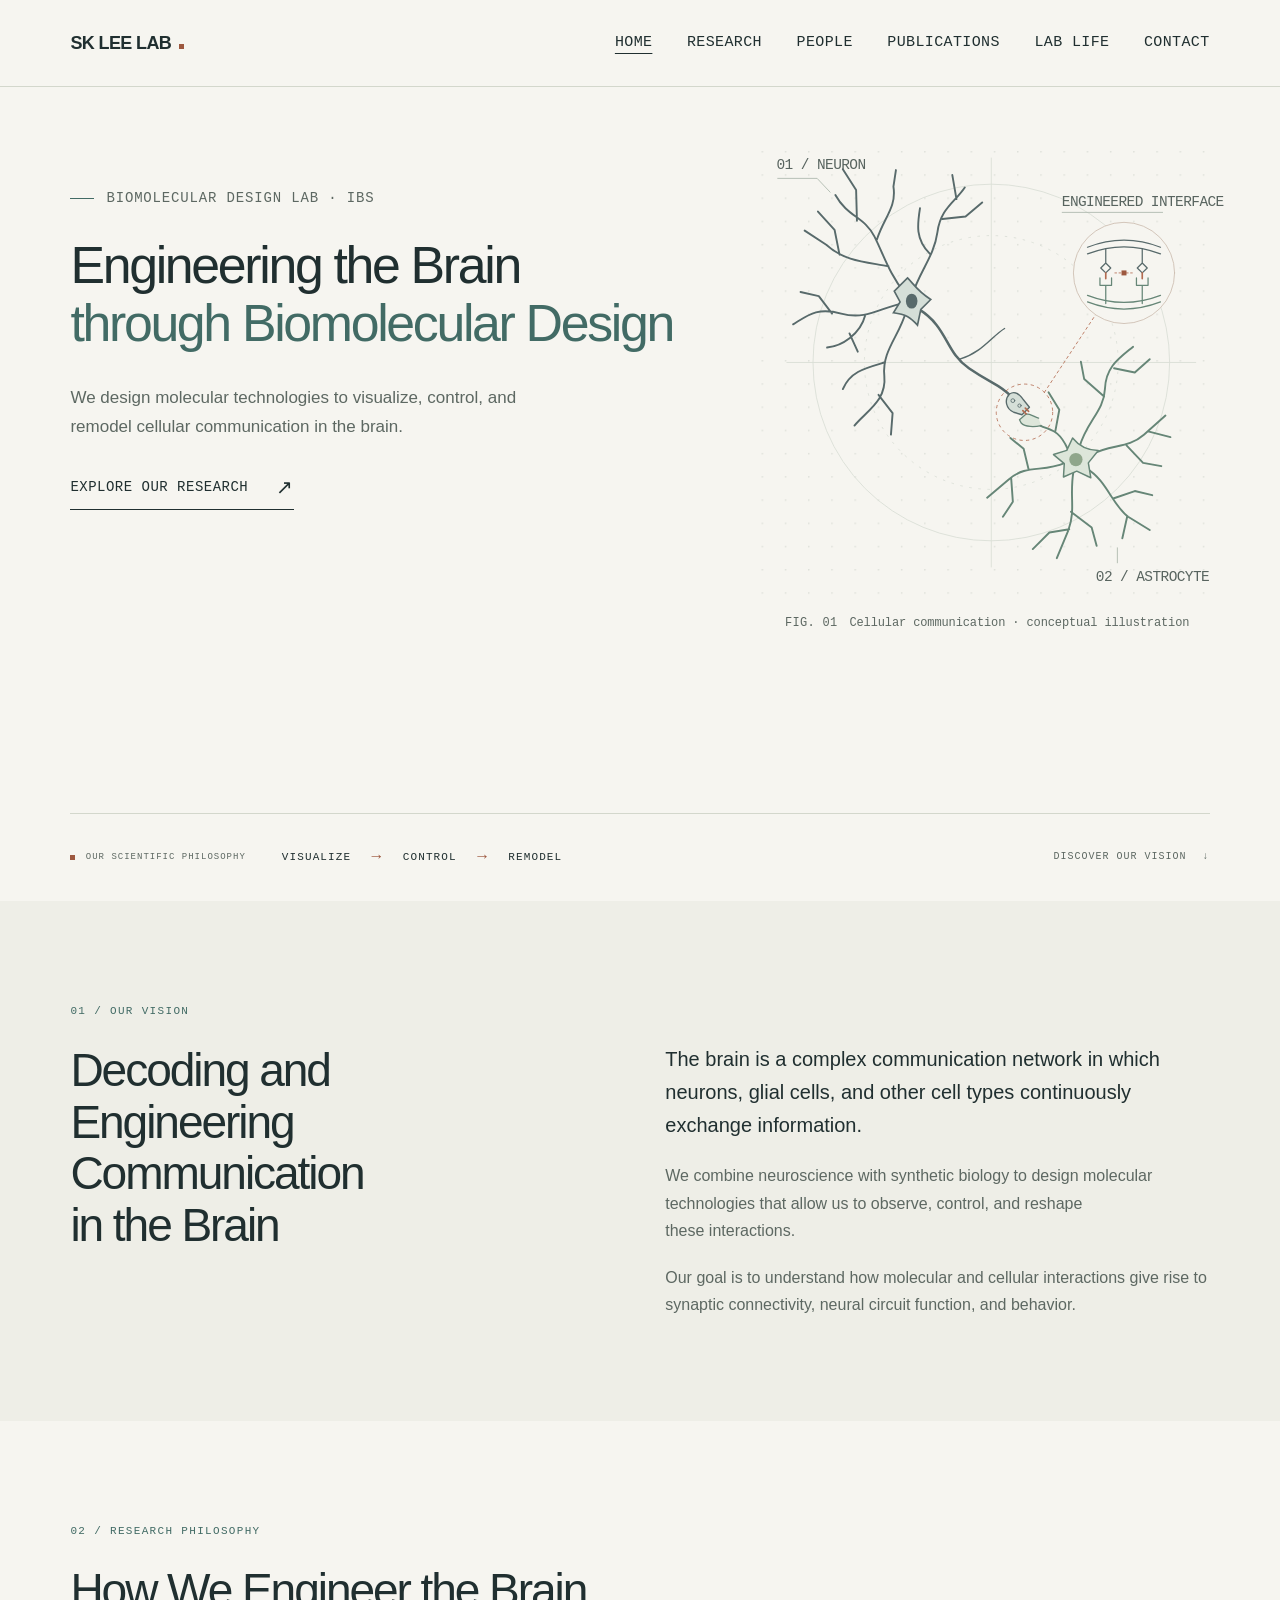
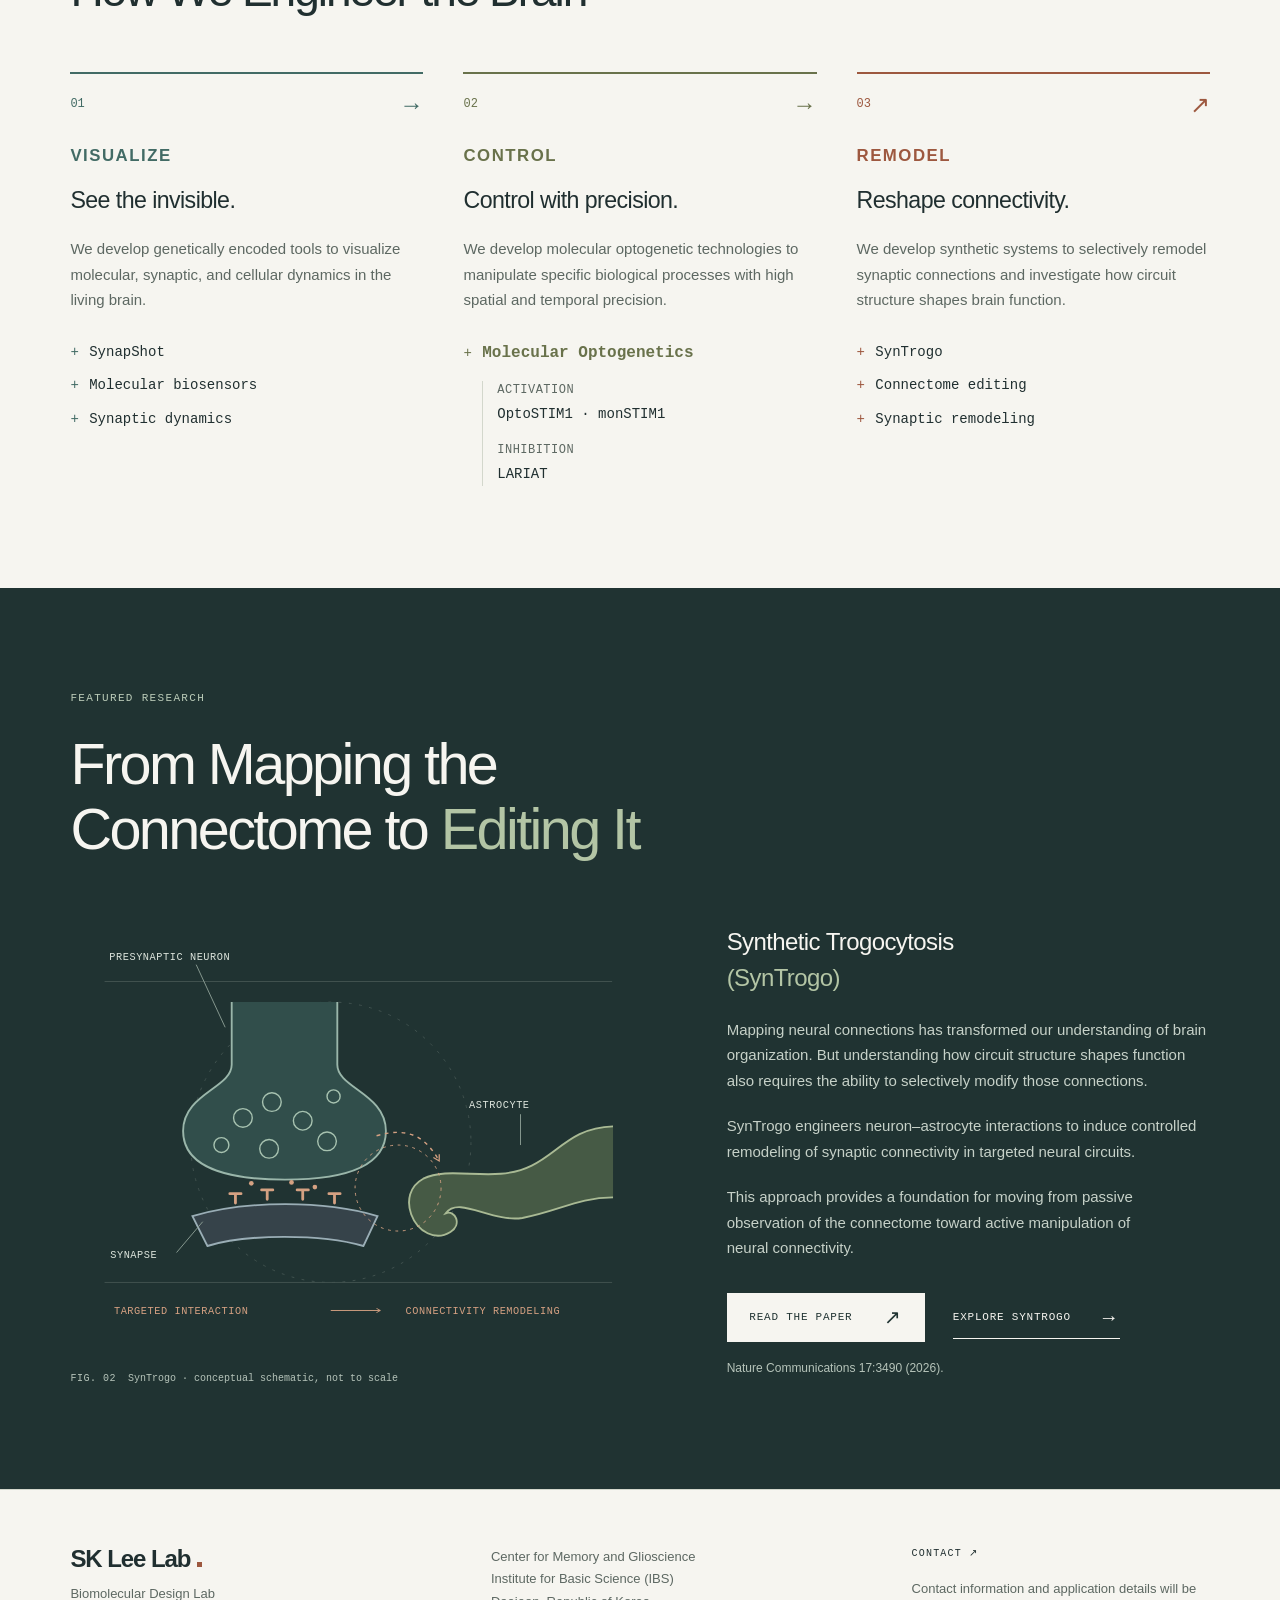
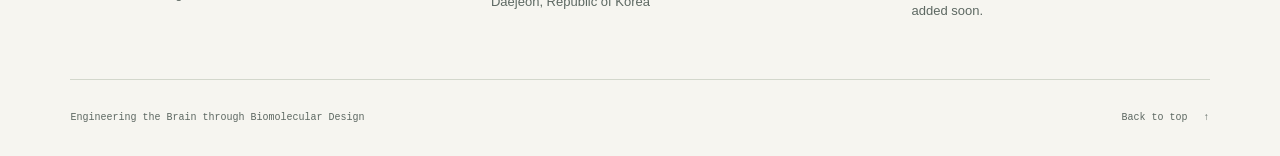
==== index.html @ 35804471 "Refresh cached website styles and script on publication" ====
<!doctype html>
<html lang="en">
  <head>
    <meta charset="utf-8">
    <meta name="viewport" content="width=device-width, initial-scale=1">
    <meta name="description" content="SK Lee Lab — Biomolecular Design Lab at IBS. We design molecular technologies to visualize, control, and remodel cellular communication in the brain.">
    <meta name="theme-color" content="#f6f5f0">
    <title>SK Lee Lab | Biomolecular Design Lab</title>
    <link rel="stylesheet" href="css/style.css?v=20261028">
  </head>
  <body id="top">
    <a class="skip-link" href="#main-content">Skip to content</a>
    <header class="site-header">
      <div class="container header-inner">
        <a class="wordmark" href="index.html" aria-label="SK Lee Lab home">SK LEE LAB<span class="brand-dot" aria-hidden="true"></span></a>
        <nav aria-label="Main navigation">
          <ul class="nav-list">
            <li><a href="index.html" aria-current="page">Home</a></li>
            <li><a href="research.html">Research</a></li>
            <li><a href="people.html">People</a></li>
            <li><a href="publications.html">Publications</a></li>
            <li><a href="lab-life.html">Lab Life</a></li>
            <li><a href="contact.html">Contact</a></li>
          </ul>
        </nav>
      </div>
    </header>

    <main id="main-content" tabindex="-1">
      <section class="hero container" id="home" aria-labelledby="hero-title">
        <div class="hero-layout">
          <div class="hero-copy">
            <p class="eyebrow"><span class="tiny-line" aria-hidden="true"></span>Biomolecular Design Lab · IBS</p>
            <h1 id="hero-title"><span class="headline-primary">Engineering the Brain</span> <span class="headline-secondary">through Biomolecular Design</span></h1>
            <p class="hero-description">We design molecular technologies to visualize, control, and remodel cellular communication in the brain.</p>
            <a class="text-link" href="research.html">Explore our research <span aria-hidden="true">↗</span></a>
          </div>
          <!-- Temporary original artwork; replace with a laboratory scientific figure. -->
          <figure class="hero-figure">
            <svg class="network-art" viewBox="0 0 600 640" role="img" aria-labelledby="network-title network-desc">
              <title id="network-title">A conversation between cells</title>
              <desc id="network-desc">An abstract neuron and astrocyte with branching processes. A synaptic terminal faces an astrocyte process, with a magnified view of complementary molecular components bridging the two cell surfaces to suggest an engineered communication interface. Conceptual artwork, not experimental data.</desc>
              <defs>
                <pattern id="dot-grid" width="28" height="28" patternUnits="userSpaceOnUse"><circle cx="1" cy="1" r="0.8" fill="#c5cbc3"/></pattern>
              </defs>
              <rect x="20" y="35" width="560" height="560" fill="url(#dot-grid)"/>
              <g fill="none" stroke="#d9ddd5" stroke-width="1">
                <circle cx="305" cy="311" r="215"/><circle cx="305" cy="311" r="153" stroke-dasharray="3 8"/><path d="M305 64v494M58 311h494"/>
              </g>
              <!-- Neuronal arbor. -->
              <g fill="none" stroke="#586a6b" stroke-linecap="round" stroke-linejoin="round">
                <g stroke-width="2.3">
                  <path d="M201 228C182 204 176 183 164 159S132 136 117 109M181 195C156 190 129 190 106 169L80 152M167 163C175 137 191 124 187 99L190 79M143 140L142 103 126 78M122 181L116 151 96 129"/>
                  <path d="M209 231C219 200 236 183 240 154S261 118 273 100M231 180C213 162 216 144 219 125M246 138L274 135 294 118M263 114L258 85"/>
                  <path d="M196 240C170 246 153 260 124 252S84 254 66 265M153 254C147 277 125 291 107 293M113 252L97 231 75 226M134 276L144 298"/>
                  <path d="M202 250C194 279 173 297 176 327S155 369 140 387M176 311C152 318 135 322 126 343M169 350L186 372 184 398"/>
                </g>
                <path d="M218 247C253 269 249 298 278 318S315 337 329 352" stroke-width="3"/><path d="M267 307C294 299 306 279 321 270" stroke-width="1.7"/>
              </g>
              <path d="M204 209C211 216 216 225 232 235L220 247 216 266C207 256 202 253 187 251L195 238 188 225Z" fill="#d5dfd8" stroke="#586a6b" stroke-width="2"/>
              <ellipse cx="209" cy="237" rx="7" ry="9" fill="#586a6b"/>
              <!-- Astrocytic processes. -->
              <g fill="none" stroke="#668677" stroke-linecap="round" stroke-linejoin="round">
                <g stroke-width="2.3">
                  <path d="M411 414C419 383 441 370 442 343S459 306 476 292M441 352L417 331 413 310M453 318L478 323 496 307"/>
                  <path d="M423 423C452 408 468 416 489 398L515 375M468 411L488 432 510 436M494 394L521 401"/>
                  <path d="M420 439C444 453 451 483 470 497L496 513M452 475L478 466 499 471M469 496L463 523"/>
                  <path d="M404 443C399 472 407 488 398 513L384 547M401 491L426 510 432 532M399 512L375 516 355 536"/>
                  <path d="M394 432C366 444 348 433 326 452L300 474M350 440L344 415 328 402M329 451L331 479 319 497"/>
                  <path d="M397 415C386 391 376 393 364 387M382 395L387 368 374 347"/>
                </g>
                <path d="M403 402Q415 417 434 417L422 432 425 450 408 442 392 449 393 433 380 422 396 417Z" fill="#dde6da" stroke-width="1.8"/>
                <circle cx="407" cy="428" r="8" fill="#8fa68b" stroke="none"/>
              </g>
              <!-- Abstract synaptic terminal and astrocyte interface; not a specific technology. -->
              <g stroke-linecap="round" stroke-linejoin="round">
                <circle cx="345" cy="371" r="34" fill="none" stroke="#b36b50" stroke-dasharray="3 5"/>
                <path d="M327 349c-7 7-4 18 5 22l10 3 9-9-8-10c-5-7-10-10-16-6Z" fill="#d5dfd8" stroke="#586a6b" stroke-width="1.6"/>
                <circle cx="331" cy="357" r="2.3" fill="none" stroke="#586a6b"/><circle cx="339" cy="363" r="2" fill="none" stroke="#586a6b"/>
                <path d="M365 387c-8 2-19 2-24-3l-2-4 8-7c6 0 10 4 15 5" fill="#dde6da" stroke="#668677" stroke-width="1.6"/>
                <path d="M343 369l4 4m-1-7 4 4" fill="none" stroke="#b36b50" stroke-width="2"/>
                <path d="M369 347L431 253" fill="none" stroke="#b36b50" stroke-width="1" stroke-dasharray="3 4"/>
                <!-- Facing cell surfaces and complementary engineered binding elements. -->
                <circle cx="465" cy="203" r="61" fill="#f6f5f0" stroke="#cbbcae"/>
                <path d="M421 172q44-17 88 0M421 180q44-17 88 0" fill="none" stroke="#586a6b" stroke-width="1.5"/>
                <path d="M421 230q44 17 88 0M421 238q44 17 88 0" fill="none" stroke="#668677" stroke-width="1.5"/>
                <g fill="none" stroke="#586a6b" stroke-width="1.5">
                  <path d="M443 174v17l6 6-6 6-6-6 6-6M487 174v17l6 6-6 6-6-6 6-6"/>
                </g>
                <g fill="none" stroke="#668677" stroke-width="1.5">
                  <path d="M443 240v-22m-7-9v9h14v-9M487 240v-22m-7-9v9h14v-9"/>
                </g>
                <path d="M443 203v7M487 203v7" fill="none" stroke="#b36b50" stroke-width="2"/>
                <path d="M454 203h8m6 0h8" fill="none" stroke="#b36b50" stroke-width="1" stroke-dasharray="2 3"/>
                <rect class="interface-mark" x="462" y="200" width="6" height="6"/>
              </g>
              <g class="art-label" fill="#58645f"><text x="46" y="78">01 / NEURON</text><text x="431" y="574">02 / ASTROCYTE</text><text x="390" y="122">ENGINEERED INTERFACE</text></g>
              <g stroke="#aab6aa" fill="none" stroke-width="1"><path d="M47 89h48l16 17M457 553v-19M390 130h122"/></g>
            </svg>
            <figcaption><span class="figure-index">FIG. 01</span> Cellular communication · conceptual illustration</figcaption>
          </figure>
        </div>
        <div class="hero-bottom">
          <div class="hero-philosophy">
            <p class="philosophy-label"><span class="brand-dot" aria-hidden="true"></span>Our scientific philosophy</p>
            <p class="philosophy-sequence"><span>Visualize</span><span class="sequence-arrow" aria-hidden="true">→</span><span>Control</span><span class="sequence-arrow" aria-hidden="true">→</span><span>Remodel</span></p>
          </div>
          <a href="#vision">Discover our vision <span aria-hidden="true">↓</span></a>
        </div>
      </section>

      <section class="section vision-section" id="vision" aria-labelledby="vision-title">
        <div class="container editorial-grid">
          <div><p class="eyebrow section-label">01 / Our vision</p><h2 id="vision-title">Decoding and Engineering Communication in the Brain</h2></div>
          <div class="prose vision-copy">
            <p class="lead">The brain is a complex communication network in which neurons, glial cells, and other cell types continuously exchange information.</p>
            <p>We combine neuroscience with synthetic biology to design molecular technologies that allow us to observe, control, and reshape these interactions.</p>
            <p>Our goal is to understand how molecular and cellular interactions give rise to synaptic connectivity, neural circuit function, and behavior.</p>
          </div>
        </div>
      </section>

      <section class="section research-section container" id="research" aria-labelledby="research-title">
        <p class="eyebrow section-label">02 / Research philosophy</p><h2 id="research-title">How We Engineer the Brain</h2>
        <ol class="philosophy-list">
          <li class="philosophy-item visualize">
            <div class="concept-top"><span class="concept-number">01</span><span class="progress-arrow" aria-hidden="true">→</span></div>
            <h3>Visualize</h3><p class="concept-claim">See the invisible.</p>
            <p>We develop genetically encoded tools to visualize molecular, synaptic, and cellular dynamics in the living brain.</p>
            <ul class="example-list" aria-label="Visualize research areas"><li>SynapShot</li><li>Molecular biosensors</li><li>Synaptic dynamics</li></ul>
          </li>
          <li class="philosophy-item control">
            <div class="concept-top"><span class="concept-number">02</span><span class="progress-arrow" aria-hidden="true">→</span></div>
            <h3>Control</h3><p class="concept-claim">Control with precision.</p>
            <p>We develop molecular optogenetic technologies to manipulate specific biological processes with high spatial and temporal precision.</p>
            <ul class="example-list" aria-label="Control research area">
              <li>
                <div>
                  <h4 class="research-category">Molecular Optogenetics</h4>
                  <dl class="research-subcategories">
                    <div><dt>Activation</dt><dd>OptoSTIM1 · monSTIM1</dd></div>
                    <div><dt>Inhibition</dt><dd>LARIAT</dd></div>
                  </dl>
                </div>
              </li>
            </ul>
          </li>
          <li class="philosophy-item remodel">
            <div class="concept-top"><span class="concept-number">03</span><span class="concept-end" aria-hidden="true">↗</span></div>
            <h3>Remodel</h3><p class="concept-claim">Reshape connectivity.</p>
            <p>We develop synthetic systems to selectively remodel synaptic connections and investigate how circuit structure shapes brain function.</p>
            <ul class="example-list" aria-label="Remodel research areas"><li>SynTrogo</li><li>Connectome editing</li><li>Synaptic remodeling</li></ul>
          </li>
        </ol>
      </section>

      <section class="section featured-section" id="featured" aria-labelledby="featured-title">
        <div class="container">
          <p class="eyebrow section-label">Featured research</p><h2 id="featured-title">From Mapping the<br>Connectome to <span>Editing It</span></h2>
          <div class="featured-grid">
            <!-- Temporary explanatory schematic, not an experimental figure. -->
            <figure class="synapse-figure">
              <svg viewBox="0 0 620 460" role="img" aria-labelledby="synapse-title synapse-desc">
                <title id="synapse-title">SynTrogo: engineered neuron–astrocyte interaction</title>
                <desc id="synapse-desc">A conceptual presynaptic terminal containing vesicles faces a postsynaptic structure. An astrocyte process approaches the synapse, with arrows indicating targeted interaction and remodeling. Not to scale.</desc>
                <defs><marker id="schematic-arrow" viewBox="0 0 10 10" refX="8" refY="5" markerWidth="6" markerHeight="6" orient="auto-start-reverse"><path d="M1 1l7 4-7 4" fill="none" stroke="#d5a182" stroke-width="1.5"/></marker></defs>
                <g stroke="#435451" fill="none" stroke-width="1"><path d="M37 69H580M37 391H580"/><circle cx="279" cy="241" r="150" stroke-dasharray="3 8"/></g>
                <path d="M173 91v67c0 25-52 31-52 71 0 43 58 52 109 52s108-9 108-52c0-40-52-46-52-71V91" fill="#314e4b" stroke="#9ab6aa" stroke-width="2"/>
                <g fill="none" stroke="#a7c2b0" stroke-width="1.5"><circle cx="185" cy="215" r="10"/><circle cx="216" cy="198" r="10"/><circle cx="249" cy="218" r="10"/><circle cx="275" cy="240" r="10"/><circle cx="213" cy="248" r="10"/><circle cx="162" cy="244" r="8"/><circle cx="282" cy="192" r="7"/></g>
                <path d="M131 320c58-17 141-17 198 0l-15 32c-45-13-125-13-167 0Z" fill="#36434a" stroke="#9aaeb6" stroke-width="2"/>
                <g stroke="#d5a182" stroke-width="3" stroke-linecap="round"><path d="M177 306v-10m-6 0h12M211 302v-10m-6 0h12M249 302v-10m-6 0h12M283 306v-10m-6 0h12"/></g>
                <g fill="#d5a182"><circle cx="194" cy="285" r="2.5"/><circle cx="237" cy="284" r="2.5"/><circle cx="262" cy="289" r="2.5"/></g>
                <path d="M581 224c-44 1-59 29-87 42-40 20-86-1-116 14-15 8-18 24-13 38 7 19 26 29 42 19 13-8 5-24-5-20 14-19 49 10 82 5 38-7 60-22 97-22" fill="#465a45" stroke="#a9ba94" stroke-width="2"/>
                <path d="M328 234c35-10 53 2 67 27" stroke="#d5a182" stroke-width="1.5" stroke-dasharray="4 5" fill="none" marker-end="url(#schematic-arrow)"/>
                <circle cx="351" cy="290" r="46" fill="none" stroke="#d5a182" stroke-width="1" stroke-dasharray="3 5"/>
                <g class="schematic-label" fill="#dde5dd"><text x="42" y="46">PRESYNAPTIC NEURON</text><text x="427" y="204">ASTROCYTE</text><text x="43" y="365">SYNAPSE</text></g>
                <g stroke="#8c9e94" fill="none"><path d="M135 51l31 67M482 211v33M114 359l28-33"/></g>
                <g class="schematic-label" fill="#d5a182"><text x="47" y="425">TARGETED INTERACTION</text><text x="359" y="425">CONNECTIVITY REMODELING</text></g>
                <path d="M279 421h53" stroke="#d5a182" marker-end="url(#schematic-arrow)"/>
              </svg>
              <figcaption><span class="figure-index">FIG. 02</span> SynTrogo · conceptual schematic, not to scale</figcaption>
            </figure>
            <div class="featured-copy prose">
              <h3>Synthetic Trogocytosis <span>(SynTrogo)</span></h3>
              <p>Mapping neural connections has transformed our understanding of brain organization. But understanding how circuit structure shapes function also requires the ability to selectively modify those connections.</p>
              <p>SynTrogo engineers neuron–astrocyte interactions to induce controlled remodeling of synaptic connectivity in targeted neural circuits.</p>
              <p>This approach provides a foundation for moving from passive observation of the connectome toward active manipulation of neural connectivity.</p>
              <div class="button-row"><a class="button button-light" href="publications.html#publication-syntrogo">Read the paper <span aria-hidden="true">↗</span></a><a class="text-link" href="research.html#technology-syntrogo">Explore SynTrogo <span aria-hidden="true">→</span></a></div>
              <p class="link-note">Nature Communications 17:3490 (2026).</p>
            </div>
          </div>
        </div>
      </section>
    </main>

    <footer class="site-footer" id="site-footer" aria-labelledby="footer-title">
      <div class="container footer-grid">
        <div><h2 id="footer-title">SK Lee Lab<span class="brand-dot" aria-hidden="true"></span></h2><p>Biomolecular Design Lab</p></div>
        <address>Center for Memory and Glioscience<br>Institute for Basic Science (IBS)<br>Daejeon, Republic of Korea</address>
        <div class="footer-contact"><p class="eyebrow"><a href="contact.html">Contact <span aria-hidden="true">↗</span></a></p><p>Contact information and application details will be added soon.</p></div>
      </div>
      <div class="container footer-bottom"><p>Engineering the Brain through Biomolecular Design</p><a href="#top">Back to top <span aria-hidden="true">↑</span></a></div>
    </footer>
  </body>
</html>
---- css/style.css ----
/* 1. Design tokens and document defaults */
:root {
  color-scheme: light;
  --paper: #f6f5f0;
  --paper-deep: #eeeee7;
  --ink: #202f30;
  --muted: #5d6862;
  --line: #d3d7cc;
  --teal: #426b65;
  --clay: #9d583f;
  --lab-mark-size: 5px;
  --olive: #69724b;
  --dark: #203332;
  --font-sans: "Segoe UI", -apple-system, BlinkMacSystemFont, Arial, sans-serif;
  --font-mono: "SFMono-Regular", Consolas, "Liberation Mono", monospace;
  --page-gutter: clamp(1.25rem, 5.5vw, 6rem);
  --section-space: clamp(4.5rem, 8vw, 8rem);
  --anchor-offset: 7rem;
  font-family: var(--font-sans);
  color: var(--ink);
  background: var(--paper);
  font-synthesis: none;
}

*, *::before, *::after { box-sizing: border-box; }
html { scroll-behavior: smooth; scroll-padding-top: var(--anchor-offset); }
body { margin: 0; font-size: 1rem; line-height: 1.7; }
::selection { color: var(--paper); background: var(--teal); }
h1, h2, h3, p, figure, dl, dd { margin: 0; }
h1, h2, h3 { text-wrap: balance; }
h1, h2 { font-weight: 400; letter-spacing: -0.045em; line-height: 1.12; }
h2 { font-size: clamp(2.1rem, 3.6vw, 3.25rem); }
h3 { font-weight: 500; line-height: 1.3; }
p { text-wrap: pretty; }
a { color: inherit; text-decoration: none; }
a, summary { -webkit-tap-highlight-color: transparent; touch-action: manipulation; }
a:focus-visible, summary:focus-visible { outline: 2px solid var(--clay); outline-offset: 6px; }
svg { display: block; max-width: 100%; height: auto; }
sup { font-size: 0.7em; }

/* 2. Shared layout and typography */
.container { width: min(100% - var(--page-gutter) * 2, 1320px); margin-inline: auto; }
.section { padding-block: var(--section-space); }
.eyebrow { font-family: var(--font-mono); font-size: 0.6875rem; line-height: 1.6; font-weight: 400; letter-spacing: 0.12em; text-transform: uppercase; }
.section-label { margin-bottom: 1.5rem; color: var(--teal); }
.editorial-grid { display: grid; grid-template-columns: 0.95fr 1.05fr; gap: clamp(3rem, 8vw, 8rem); }
.prose p + p { margin-top: 1.25rem; }
.prose p { color: var(--muted); }
.text-link { display: inline-flex; align-items: center; justify-content: space-between; gap: 1.75rem; width: fit-content; min-height: 44px; padding-block: 0.65rem; border-bottom: 1px solid currentColor; font-family: var(--font-mono); font-size: 0.6875rem; font-weight: 500; line-height: 1.5; letter-spacing: 0.07em; text-transform: uppercase; transition: color 160ms ease; }
.text-link span, .button span { font-family: var(--font-sans); font-size: 1.25rem; font-weight: 400; line-height: 1; }
.text-link:hover { color: var(--clay); }
.button { display: inline-flex; align-items: center; justify-content: space-between; gap: 2rem; min-height: 48px; padding: 0.85rem 1.35rem; border: 1px solid transparent; font-family: var(--font-mono); font-size: 0.6875rem; line-height: 1.5; letter-spacing: 0.07em; text-transform: uppercase; transition: background-color 160ms ease, color 160ms ease; }
.button-dark { color: var(--paper); background: var(--ink); }
.button-dark:hover { background: var(--teal); }
.button-light { color: var(--dark); background: var(--paper); }
.button-light:hover { background: #d9e1d2; }
.button-row { display: flex; flex-wrap: wrap; align-items: center; gap: 1rem 1.75rem; margin-top: 2rem; }
.skip-link { position: fixed; top: 0.75rem; left: 1rem; z-index: 20; padding: 0.75rem 1rem; color: var(--paper); background: var(--ink); transform: translateY(-180%); }
.skip-link:focus { transform: translateY(0); }

/* 3. Header: all anchor links stay available without JavaScript */
.site-header { position: sticky; top: 0; z-index: 10; background: var(--paper); border-bottom: 1px solid var(--line); }
.header-inner { display: flex; align-items: center; justify-content: space-between; gap: 2rem; min-height: 86px; }
.wordmark { display: inline-flex; align-items: baseline; gap: 0.4rem; padding-block: 0.5rem; font-size: 1.125rem; font-weight: 650; line-height: 1.5; letter-spacing: -0.035em; white-space: nowrap; }
/* The rust square marks the lab identity, its philosophy, and engineered interfaces. */
.brand-dot { display: inline-block; width: var(--lab-mark-size); height: var(--lab-mark-size); flex-shrink: 0; margin-left: 0.1rem; background: var(--clay); }
.nav-list { display: flex; flex-wrap: wrap; gap: clamp(1.1rem, 2.7vw, 2.5rem); margin: 0; padding: 0; list-style: none; }
.nav-list a { display: flex; align-items: center; min-height: 44px; font-family: var(--font-mono); font-size: 0.6875rem; letter-spacing: 0.055em; text-transform: uppercase; transition: color 160ms ease; }
.nav-list a:hover { color: var(--clay); }

/* 4. Hero and original cellular illustration */
.hero { display: flex; flex-direction: column; justify-content: space-between; min-height: calc(100vh - 86px); min-height: calc(100svh - 86px); }
.hero-layout { --figure-overlap: clamp(0rem, calc(8vw - 5rem), 3rem); flex: 1; display: grid; grid-template-columns: minmax(0, 1.7fr) minmax(0, 1fr); align-items: center; gap: 0; padding-block: clamp(3rem, 5vw, 5.5rem); }
.hero-copy { position: relative; z-index: 1; min-width: 0; }
.hero-copy > .eyebrow { display: flex; align-items: center; gap: 0.75rem; margin-bottom: 1.75rem; color: var(--muted); }
.tiny-line { width: 1.5rem; height: 1px; flex-shrink: 0; background: var(--teal); }
.hero h1 { font-size: clamp(3rem, 4.05vw, 4.125rem); line-height: 1.12; }
.headline-primary { display: block; }
.headline-secondary { display: block; color: var(--teal); }
.hero-description { max-width: 28rem; margin-top: 2rem; color: var(--muted); font-size: 1.0625rem; line-height: 1.7; }
.hero-copy > .text-link { margin-top: 1.5rem; }
.hero-figure { width: calc(100% + var(--figure-overlap)); min-width: 0; margin-left: calc(-1 * var(--figure-overlap)); padding-top: 4rem; }
.network-art { width: 100%; }
.interface-mark { fill: var(--clay); }
.art-label { font-family: var(--font-mono); font-size: 9px; letter-spacing: 1px; }
figcaption { display: flex; gap: 0.75rem; align-items: baseline; color: var(--muted); font-family: var(--font-mono); font-size: 0.625rem; line-height: 1.6; }
.hero-figure figcaption { justify-content: center; margin-top: 0.5rem; }
.figure-index { flex-shrink: 0; letter-spacing: 0.05em; }
.hero-bottom { display: flex; justify-content: space-between; align-items: center; gap: 1.5rem; padding-block: 1.35rem; border-top: 1px solid var(--line); font-family: var(--font-mono); font-size: 0.625rem; line-height: 1.6; letter-spacing: 0.1em; text-transform: uppercase; }
.hero-philosophy { display: flex; flex-wrap: wrap; align-items: center; gap: 0.75rem 2.25rem; }
.philosophy-label { display: flex; align-items: center; gap: 0.65rem; color: var(--muted); font-size: 0.5625rem; }
.philosophy-label .brand-dot { margin: 0; }
.philosophy-sequence { display: flex; align-items: center; gap: clamp(0.65rem, 1.6vw, 1.5rem); font-size: 0.6875rem; letter-spacing: 0.1em; }
.philosophy-sequence .sequence-arrow { color: var(--clay); font-size: 1rem; line-height: 1; }
.hero-bottom a { display: flex; align-items: center; gap: 1rem; min-height: 44px; color: var(--muted); }

/* 5. Vision and Visualize → Control → Remodel progression */
.vision-section { background: var(--paper-deep); }
.vision-copy { padding-top: 2.5rem; }
.vision-copy .lead { color: var(--ink); font-size: 1.25rem; line-height: 1.65; }
.philosophy-list { display: grid; grid-template-columns: repeat(3, minmax(0, 1fr)); gap: 2.5rem; margin: 3.5rem 0 0; padding: 0; list-style: none; }
.philosophy-item { --concept-color: var(--teal); display: flex; flex-direction: column; border-top: 2px solid var(--concept-color); padding-top: 1.15rem; }
.philosophy-item.control { --concept-color: var(--olive); }
.philosophy-item.remodel { --concept-color: var(--clay); }
.concept-top { display: flex; justify-content: space-between; align-items: center; margin-bottom: 1.8rem; color: var(--concept-color); }
.concept-number { font-family: var(--font-mono); font-size: 0.75rem; }
.progress-arrow, .concept-end { font-size: 1.5rem; line-height: 1; }
.philosophy-item h3 { color: var(--concept-color); font-size: 1.05rem; font-weight: 600; letter-spacing: 0.09em; text-transform: uppercase; }
.philosophy-item .concept-claim { margin-top: 0.85rem; margin-bottom: 1rem; color: var(--ink); font-size: 1.45rem; letter-spacing: -0.025em; }
.philosophy-item > p { color: var(--muted); font-size: 0.9375rem; }
.example-list { display: flex; flex-direction: column; gap: 0.6rem; margin: 1.75rem 0 0; padding: 0; list-style: none; }
.example-list li { display: flex; align-items: baseline; gap: 0.65rem; font-family: var(--font-mono); font-size: 0.875rem; }
.example-list li::before { content: "+"; color: var(--concept-color); }
.research-category { margin: 0; color: var(--concept-color); font-size: 1rem; font-weight: 600; line-height: 1.5; }
.research-subcategories { display: grid; gap: 1rem; margin-top: 1rem; padding-left: 0.875rem; border-left: 1px solid var(--line); }
.research-subcategories dt { color: var(--muted); font-size: 0.75rem; line-height: 1.5; letter-spacing: 0.04em; text-transform: uppercase; }
.research-subcategories dd { margin-top: 0.25rem; font-size: 0.875rem; line-height: 1.6; }

/* 6. Featured SynTrogo research */
.featured-section { color: var(--paper); background: var(--dark); }
.featured-section .section-label { color: #bbccb9; }
.featured-section h2 { max-width: 55rem; font-size: clamp(2.4rem, 4.5vw, 4.5rem); }
.featured-section h2 span { color: #b3c5a5; }
.featured-grid { display: grid; grid-template-columns: 1.2fr 1fr; gap: clamp(2.5rem, 6vw, 6rem); align-items: center; margin-top: 3.5rem; }
.synapse-figure { min-width: 0; }
.synapse-figure svg { width: 100%; }
.synapse-figure figcaption { margin-top: 1.5rem; color: #b6c4ba; }
.schematic-label { font-family: var(--font-mono); font-size: 11px; letter-spacing: 0.6px; }
.featured-copy h3 { margin-bottom: 1.5rem; font-size: 1.5rem; letter-spacing: -0.025em; }
.featured-copy h3 span { display: block; margin-top: 0.3rem; color: #b3c5a5; }
.featured-copy p { color: #c6d1c8; font-size: 0.9375rem; }
.featured-copy .link-note { margin-top: 1rem; color: #b6c4ba; font-size: 0.75rem; }
.featured-section .text-link:hover { color: #dfb194; }
.featured-section a:focus-visible { outline-color: #dfb194; }

/* 7. Biological scales */
.section-heading-row { display: grid; grid-template-columns: 1fr 1fr; gap: 4rem; align-items: end; }
.section-heading-row > p { max-width: 36rem; color: var(--muted); }
.scale-list { display: grid; grid-template-columns: repeat(6, minmax(0, 1fr)); margin: 4rem 0 0; padding: 0; list-style: none; }
.scale-list li { position: relative; border-top: 1px solid var(--line); padding: 1.5rem 1.25rem 0 0; }
.scale-list li::before { content: ""; position: absolute; top: -4px; left: 0; width: 7px; height: 7px; border-radius: 50%; background: var(--teal); }
.scale-list li:not(:last-child)::after { content: "→"; position: absolute; right: 1.1rem; top: -0.9rem; padding-inline: 0.35rem; color: var(--teal); background: var(--paper); font-size: 1rem; }
.scale-index { color: var(--muted); font-family: var(--font-mono); font-size: 0.625rem; }
.scale-list h3 { margin-top: 1.1rem; font-size: 0.75rem; font-weight: 600; letter-spacing: 0.06em; text-transform: uppercase; }
.scale-list p { max-width: 10rem; margin-top: 0.55rem; color: var(--muted); font-size: 0.8125rem; }

/* 8. Editorial technology and publication lists */
.technologies-section { border-block: 1px solid var(--line); background: var(--paper-deep); }
.technology-list > div { padding-block: 1.6rem; border-top: 1px solid #c7cdbf; }
.technology-list > div:first-child { padding-top: 0; border-top: 0; }
.technology-list > div:last-child { padding-bottom: 0; }
.technology-list dt { display: flex; gap: 1.5rem; align-items: baseline; font-size: clamp(1.1rem, 2vw, 1.5rem); line-height: 1.4; letter-spacing: -0.025em; }
.technology-number { width: 1.25rem; flex-shrink: 0; color: var(--teal); font-family: var(--font-mono); font-size: 0.625rem; letter-spacing: 0; }
.technology-list dd { margin-top: 0.45rem; margin-left: 2.75rem; color: var(--muted); font-size: 0.875rem; }
.publication-note { margin-top: 1rem; color: var(--muted); font-size: 0.8125rem; }
/* Keep the archive controls visible while the document's publication list scrolls. */
.publication-document { --publication-header-height: 87px; --publication-toolbar-height: 280px; scroll-padding-top: calc(var(--publication-header-height) + var(--publication-toolbar-height) + 20px); }
.publication-toolbar { position: sticky; top: var(--publication-header-height); z-index: 5; padding-top: 1rem; background: var(--paper); }
.publications-section .book-chapters-section { padding-block: var(--section-space) 0; }
.publication-years { display: flex; flex-wrap: wrap; gap: 0.25rem 1.5rem; margin-top: 1.75rem; padding-block: 1rem; border-block: 1px solid var(--line); }
.publication-years a { display: inline-flex; align-items: center; min-height: 44px; color: var(--teal); font-family: var(--font-mono); font-size: 0.875rem; }
.publication-years a:hover { color: var(--clay); text-decoration: underline; text-underline-offset: 0.3em; }
.publication-year-group { display: grid; grid-template-columns: 5rem minmax(0, 1fr); gap: 2rem; margin-top: 3rem; }
.publication-year-heading { margin: 0; padding-top: 1.6rem; color: var(--teal); font-family: var(--font-mono); font-size: 1.125rem; font-weight: 400; line-height: 1.5; }
.citation-list { margin: 0; padding: 0; list-style: none; }
.citation-list > li { display: grid; grid-template-columns: 2rem minmax(0, 1fr); gap: 1rem; padding-block: 1.5rem; border-top: 1px solid var(--line); }
.citation-list > li:last-child { border-bottom: 1px solid var(--line); }
.citation-number { padding-top: 0.25rem; color: var(--muted); font-family: var(--font-mono); font-size: 0.8125rem; }
.citation-content h4 { margin: 0; font-size: 1.1875rem; font-weight: 500; letter-spacing: -0.015em; line-height: 1.5; overflow-wrap: anywhere; }
.citation-content h4 a { text-decoration: underline; text-decoration-color: var(--line); text-decoration-thickness: 1px; text-underline-offset: 0.2em; }
.citation-content h4 a:hover { color: var(--teal); text-decoration-color: currentColor; }
.citation-authors { margin-top: 0.75rem; color: var(--muted); font-size: 0.9375rem; line-height: 1.75; }
.citation-journal { margin-top: 0.45rem; color: var(--teal); font-size: 0.9375rem; }
.citation-note { margin-top: 0.75rem; color: var(--clay); font-family: var(--font-mono); font-size: 0.8125rem; }
.book-chapters-section { padding-top: 0; }
.publication-list { margin: 2.5rem 0 1.75rem; padding: 0; list-style: none; }
.publication-list li { display: grid; grid-template-columns: 4rem 1.5fr 0.85fr 7.5rem; gap: 2rem; align-items: baseline; border-top: 1px solid var(--line); padding-block: 1.75rem; }
.publication-list li:last-child { border-bottom: 1px solid var(--line); }
.publication-year { color: var(--teal); font-family: var(--font-mono); font-size: 0.8125rem; }
.publication-list h3 { font-size: 1.125rem; line-height: 1.45; letter-spacing: -0.02em; }
.publication-list p { color: var(--muted); font-size: 0.875rem; font-style: italic; }
.publication-status { color: var(--muted); font-family: var(--font-mono); font-size: 0.625rem; }
.placeholder-details summary { cursor: pointer; list-style: none; }
.placeholder-details summary::-webkit-details-marker { display: none; }
.placeholder-details summary::marker { content: ""; }
.placeholder-details > p { max-width: 36rem; margin-top: 1rem; padding-left: 1rem; border-left: 2px solid var(--line); color: var(--muted); font-size: 0.875rem; }
.placeholder-details[open] summary span { transform: rotate(90deg); }
#technology-syntrogo:target, #publication-syntrogo:target { outline: 2px solid var(--teal); outline-offset: 8px; }

/* 9. Team, recruitment, and footer */
.pi-grid { display: grid; grid-template-columns: minmax(0, 0.65fr) minmax(0, 1.6fr); gap: clamp(2.5rem, 6vw, 6rem); align-items: start; }
.pi-portrait { max-width: 22rem; }
.pi-copy .section-label { font-size: 0.8125rem; letter-spacing: 0.055em; }
.pi-position { margin-top: 1.25rem; color: var(--teal); font-size: 1.125rem; font-weight: 500; }
.pi-affiliation { margin-top: 0.4rem; color: var(--muted); }
.pi-bio { max-width: 46rem; margin-top: 1.5rem; color: var(--muted); }
.pi-background { display: grid; grid-template-columns: 1fr 1.25fr; gap: 2rem; margin-top: 2rem; padding-top: 1.5rem; border-top: 1px solid var(--line); }
.pi-background h3 { font-size: 1rem; }
.pi-timeline { margin-top: 1.25rem; }
.pi-timeline > div + div { margin-top: 1rem; }
.pi-timeline dt { color: var(--teal); font-family: var(--font-mono); font-size: 0.8125rem; }
.pi-timeline dd { margin-top: 0.25rem; font-size: 0.9375rem; }
.pi-timeline dd span { display: block; color: var(--muted); font-size: 0.875rem; }
.member-profile h3 { font-size: 1.125rem; }
.member-role { margin-top: 0.5rem; color: var(--teal); font-size: 0.875rem; font-weight: 500; }
.member-research { margin-top: 0.75rem; color: var(--muted); font-size: 0.875rem; font-weight: 400; line-height: 1.65; }
.alumni-list { margin: 0; padding: 0; list-style: none; }
.alumni-list li { display: flex; flex-wrap: wrap; justify-content: space-between; gap: 0.25rem 1.5rem; padding-block: 1rem; border-top: 1px solid var(--line); }
.alumni-list li:last-child { border-bottom: 1px solid var(--line); }
.alumni-list li span:last-child { color: var(--muted); font-size: 0.875rem; }
.team-section { background: var(--paper-deep); }
.member-introduction > p { color: var(--muted); }
.member-grid { display: grid; grid-template-columns: repeat(4, minmax(0, 1fr)); gap: 3rem 2rem; margin: 3rem 0 0; padding: 0; list-style: none; }
.member-portrait { display: block; width: 100%; height: auto; aspect-ratio: 4 / 5; object-fit: cover; object-position: center top; background: var(--paper); }
.member-profile figcaption { display: block; margin-top: 1rem; padding-top: 0.75rem; border-top: 1px solid var(--line); color: var(--ink); font-family: var(--font-sans); font-size: 1.125rem; font-weight: 500; line-height: 1.5; }
.team-grid { display: grid; grid-template-columns: 1.15fr 1fr; gap: clamp(3rem, 7vw, 7rem); align-items: center; }
.team-photo-placeholder { position: relative; display: grid; place-items: center; width: 100%; min-width: 0; min-height: 370px; aspect-ratio: 4 / 3; padding: 2rem; border: 1px solid #ccd2c5; background: #e3e7dd; text-align: center; }
.photo-placeholder-content { display: flex; flex-direction: column; align-items: center; gap: 1.5rem; }
.photo-placeholder-content .eyebrow { color: var(--teal); }
.photo-title { color: #526654; font-size: clamp(1.75rem, 2.6vw, 2.5rem); letter-spacing: -0.035em; line-height: 1.2; }
.photo-note { color: #596651; font-family: var(--font-mono); font-size: 0.625rem; line-height: 1.7; }
.photo-corner { position: absolute; width: 1.5rem; height: 1.5rem; border-color: #9baa94; border-style: solid; }
.corner-top { top: 1.25rem; left: 1.25rem; border-width: 1px 0 0 1px; }
.corner-bottom { right: 1.25rem; bottom: 1.25rem; border-width: 0 1px 1px 0; }
.team-copy > p:not(.eyebrow) { margin-top: 1.5rem; color: var(--muted); }
.team-copy .placeholder-details { margin-top: 1.5rem; }
.join-section h2 { max-width: 60rem; font-size: clamp(2.5rem, 5vw, 4.75rem); }
.join-section h2 span { color: var(--teal); }
.join-bottom { display: flex; justify-content: space-between; align-items: end; gap: 3rem; margin-top: 2rem; }
.join-bottom > p { max-width: 35rem; color: var(--muted); }
.join-bottom > .button { flex-shrink: 0; }
.site-footer { padding-top: 3.5rem; border-top: 1px solid var(--line); }
.footer-grid { display: grid; grid-template-columns: 1fr 1fr 0.8fr; gap: 3rem; padding-bottom: 3.5rem; }
.footer-grid h2 { margin-bottom: 0.6rem; font-size: 1.5rem; font-weight: 600; }
.footer-grid .brand-dot { margin-left: 0.4rem; }
.footer-grid p, .footer-grid address { color: var(--muted); font-size: 0.8125rem; font-style: normal; }
.footer-contact .eyebrow { margin-bottom: 0.75rem; color: var(--ink); font-size: 0.625rem; }
.footer-bottom { display: flex; align-items: center; justify-content: space-between; gap: 2rem; border-top: 1px solid var(--line); padding-block: 1rem; color: var(--muted); font-family: var(--font-mono); font-size: 0.625rem; }
.footer-bottom a { display: inline-flex; align-items: center; gap: 1rem; min-height: 44px; white-space: nowrap; }

/* 10. Interior pages: shared navigation, introductions, and editorial content */
.nav-list a[aria-current="page"] { text-decoration: underline; text-decoration-thickness: 1px; text-underline-offset: 0.45em; }
.page-intro { padding-block: clamp(4rem, 7vw, 6.5rem) 3rem; border-bottom: 1px solid var(--line); }
.page-intro h1 { font-size: clamp(3rem, 6vw, 5rem); }
.page-intro-description { max-width: 42rem; margin-top: 1.5rem; color: var(--muted); font-size: 1.125rem; }
.page-intro + .section { padding-top: 3.5rem; }
.platform-list { margin: 3rem 0 0; padding: 0; list-style: none; }
.platform-row { display: grid; grid-template-columns: 0.9fr 1.1fr; gap: clamp(2rem, 6vw, 6rem); padding-block: 2.5rem; border-top: 1px solid var(--line); }
.platform-row:last-child { padding-bottom: 0; }
.platform-heading { display: flex; align-items: baseline; gap: 1rem; }
.platform-heading h3 { font-size: clamp(1.5rem, 2.5vw, 2rem); font-weight: 400; letter-spacing: -0.025em; }
#technology-syntrogo .platform-heading h3 { color: var(--clay); }
#technology-synapshot .platform-heading h3 { color: var(--teal); }
#technology-optogenetics .platform-heading h3 { color: var(--olive); }
.platform-copy > p { color: var(--muted); }
.platform-copy > p + p { margin-top: 1rem; }
.platform-copy .platform-summary { color: var(--ink); font-size: 1.125rem; }
.platform-copy .text-link { margin-top: 1rem; font-size: 0.8125rem; letter-spacing: 0.035em; }
.platform-copy .research-subcategories { margin-top: 1.5rem; font-family: var(--font-mono); }
.platform-row:target, #publication-synapshot:target { outline: 2px solid var(--teal); outline-offset: 8px; }
.profile-placeholder { margin-top: 2rem; padding-top: 1.5rem; border-top: 1px solid var(--line); }
.profile-placeholder h3 { font-size: 1rem; }
.profile-placeholder p { margin-top: 0.5rem; color: var(--muted); font-size: 0.875rem; }
.contact-lab-name { margin-top: 1rem; color: var(--muted); font-size: 1.125rem; }
.contact-information address { font-size: 1.125rem; font-style: normal; line-height: 1.9; }
.contact-note { margin-top: 2rem; padding-top: 1.5rem; border-top: 1px solid var(--line); color: var(--muted); font-size: 0.875rem; }
.contact-join { background: var(--paper-deep); }
.contact-join .editorial-grid > p { align-self: center; color: var(--muted); }
.footer-contact a { display: inline-block; padding-bottom: 0.25rem; }
.footer-contact a:hover { text-decoration: underline; text-underline-offset: 0.3em; }

/* 11. Lab Life: real image slots and captions, with no invented events */
.gallery-introduction { max-width: 38rem; margin-top: 1.25rem; color: var(--muted); }
.gallery-grid { display: grid; grid-template-columns: repeat(3, minmax(0, 1fr)); gap: 3rem 2rem; margin-top: 3rem; }
.gallery-placeholder, .gallery-image { width: 100%; aspect-ratio: 4 / 3; }
.gallery-placeholder { position: relative; display: grid; place-items: center; padding: 1.5rem; border: 1px solid var(--line); background: var(--paper-deep); color: var(--muted); font-family: var(--font-mono); font-size: 0.75rem; text-align: center; }
.gallery-index { position: absolute; top: 1rem; left: 1rem; color: var(--teal); }
.gallery-placeholder .brand-dot { position: absolute; right: 1rem; bottom: 1rem; }
.gallery-image { display: block; height: auto; object-fit: cover; }
.gallery-caption { display: block; margin-top: 1rem; font-family: var(--font-sans); font-size: 0.875rem; }
.gallery-caption h3 { color: var(--ink); font-size: 1.125rem; }
.gallery-caption p { margin-top: 0.4rem; color: var(--muted); }

/* 12. Responsive layouts */
@media (min-width: 761px) {
  /* Lift the composition into the upper hero while leaving its bottom bar in place. */
  .hero-copy, .hero-figure { transform: translateY(-100px); }
  .hero-figure .network-art { transform: scale(1.12); transform-origin: center; }

  /* Desktop reading sizes; preserve the existing layout, gaps, and margins. */
  .nav-list a { font-size: 15px; letter-spacing: 0.025em; }
  .hero-copy > .eyebrow { font-size: 14px; line-height: 1.1rem; letter-spacing: 0.06em; }
  .hero-copy > .text-link { font-size: 14px; letter-spacing: 0.035em; }
  .hero-figure figcaption { font-size: 12px; line-height: 1rem; letter-spacing: -0.01em; }
  .hero-figure .figure-index { letter-spacing: 0.025em; }

  /* Counter the SVG viewBox and 1.12 scale so labels render at 12px on screen. */
  .hero-figure { container-type: inline-size; }
  .hero-figure .network-art { overflow: visible; }
  .hero-figure .art-label {
    font-size: clamp(13px, calc(52px - 2.7vw), 28px);
    font-size: calc(12px * 600 / (100cqw / 1px) / 1.12);
    letter-spacing: -0.04em;
  }
}

@media (min-width: 1600px) {
  .hero { min-height: min(100svh - 86px, 1000px); }
}

@media (max-width: 1000px) {
  .pi-background { grid-template-columns: 1fr; }
  .member-grid { grid-template-columns: repeat(2, minmax(0, 1fr)); }
  .gallery-grid { grid-template-columns: repeat(2, minmax(0, 1fr)); }
  .hero h1 { font-size: clamp(2.5rem, 4.65vw, 3rem); }
  .hero-description { font-size: 1rem; }
  .editorial-grid { gap: 3rem; }
  .philosophy-list { gap: 1.5rem; }
  .featured-grid { grid-template-columns: 1fr 1fr; gap: 2.5rem; }
  .section-heading-row { gap: 2.5rem; }
  .scale-list h3 { font-size: 0.625rem; }
  .scale-list p { font-size: 0.75rem; }
  .publication-list li { grid-template-columns: 3rem 1.5fr 1fr; gap: 1.5rem; }
  .publication-status { grid-column: 2 / -1; }
  .team-grid { gap: 2.5rem; }
  .team-photo-placeholder { min-height: 320px; }
}

@media (max-width: 760px) {
  .publication-year-group { grid-template-columns: 1fr; gap: 1rem; }
  .publication-year-heading { padding-top: 0; }
  .citation-list > li { grid-template-columns: 1.5rem minmax(0, 1fr); gap: 0.75rem; }
  .citation-content h4 { font-size: 1.0625rem; }
  .pi-grid { grid-template-columns: 1fr; }
  .platform-row { grid-template-columns: 1fr; gap: 1.25rem; }
  :root { --anchor-offset: 8.5rem; }
  .header-inner { flex-direction: column; align-items: flex-start; justify-content: center; gap: 0.25rem; padding-top: 0.6rem; padding-bottom: 0.35rem; }
  .wordmark { font-size: 1rem; padding: 0; }
  .header-inner nav { width: 100%; }
  .nav-list { justify-content: space-between; gap: 0.5rem; }
  .nav-list a { font-size: 0.625rem; letter-spacing: 0; }
  .hero { min-height: auto; }
  .hero-layout { grid-template-columns: 1fr; gap: 1.5rem; padding-top: 3rem; padding-bottom: 2rem; }
  .hero h1 { max-width: 38rem; font-size: clamp(2.5rem, 7.2vw, 3.75rem); }
  .hero-description { max-width: 30rem; }
  .hero-figure { width: 100%; max-width: 440px; margin-inline: auto; padding-top: 0; }
  .hero-bottom { flex-wrap: wrap; gap: 0.25rem 1.5rem; }
  .hero-philosophy { flex-direction: column; align-items: flex-start; gap: 0.65rem; }
  .editorial-grid, .featured-grid, .section-heading-row, .team-grid { grid-template-columns: 1fr; gap: 2.5rem; }
  .vision-copy { padding-top: 0; }
  .philosophy-list { grid-template-columns: 1fr; gap: 2.75rem; }
  .philosophy-item { display: grid; grid-template-columns: 1fr; }
  .concept-top { margin-bottom: 1.25rem; }
  .progress-arrow { transform: rotate(90deg); }
  .example-list { margin-top: 1.5rem; }
  .featured-grid { margin-top: 2.5rem; }
  .synapse-figure { max-width: 560px; }
  .featured-copy h3 span { display: inline; }
  .scale-list { grid-template-columns: 1fr; margin-top: 3rem; margin-left: 0.25rem; }
  .scale-list li { display: grid; grid-template-columns: 2rem 1fr; gap: 0 1rem; padding: 0 0 2.25rem 1.75rem; border-top: 0; border-left: 1px solid var(--line); }
  .scale-list li:last-child { padding-bottom: 0; border-left-color: transparent; }
  .scale-list li::before { top: 0.6rem; left: -4px; }
  .scale-list li:not(:last-child)::after { content: "↓"; top: auto; right: auto; left: -0.5rem; bottom: 0.65rem; padding: 0.15rem; line-height: 1; }
  .scale-index { align-self: center; }
  .scale-list h3 { margin: 0; font-size: 0.8125rem; }
  .scale-list p { grid-column: 2; max-width: none; margin-top: 0.35rem; font-size: 0.875rem; }
  .publication-list li { grid-template-columns: 2.75rem 1fr; gap: 0.6rem 1rem; }
  .publication-list p, .publication-status { grid-column: 2; }
  .publication-list h3 { font-size: 1.0625rem; }
  .team-photo-placeholder { order: 2; min-height: 300px; aspect-ratio: 3 / 2; }
  .join-bottom { flex-direction: column; align-items: flex-start; gap: 1.75rem; }
  .join-section h2 br { display: none; }
  .footer-grid { grid-template-columns: 1fr 1fr; gap: 2rem; }
  .footer-contact { grid-column: 1 / -1; max-width: 24rem; }
}

@media (max-width: 380px) {
  .nav-list { gap: 0.35rem; }
  .nav-list a { font-size: 0.5625rem; }
  .hero-copy > .eyebrow { font-size: 0.5625rem; }
  .hero h1 { font-size: 2.25rem; }
  .hero-bottom { font-size: 0.5625rem; }
  .footer-grid { grid-template-columns: 1fr; }
  .footer-bottom { align-items: flex-start; gap: 1rem; }
}

@media (max-width: 540px) {
  .member-grid { grid-template-columns: 1fr; gap: 2.5rem; }
  .member-profile { max-width: 22rem; margin-inline: auto; }
  .gallery-grid { grid-template-columns: 1fr; }
}

/* 13. Motion preferences: no animated figures or scroll reveals */
/* On small or short screens, keep just the year navigation pinned to leave reading room. */
@media (max-width: 760px), (max-height: 650px) {
  .publication-toolbar { display: contents; }
  .publication-toolbar .publication-years { position: sticky; top: var(--publication-header-height); z-index: 5; flex-wrap: nowrap; overflow-x: auto; background: var(--paper); }
  .publication-toolbar .publication-years a { flex-shrink: 0; }
}

@media (prefers-reduced-motion: reduce) {
  html { scroll-behavior: auto; }
  *, *::before, *::after { transition: none !important; }
}
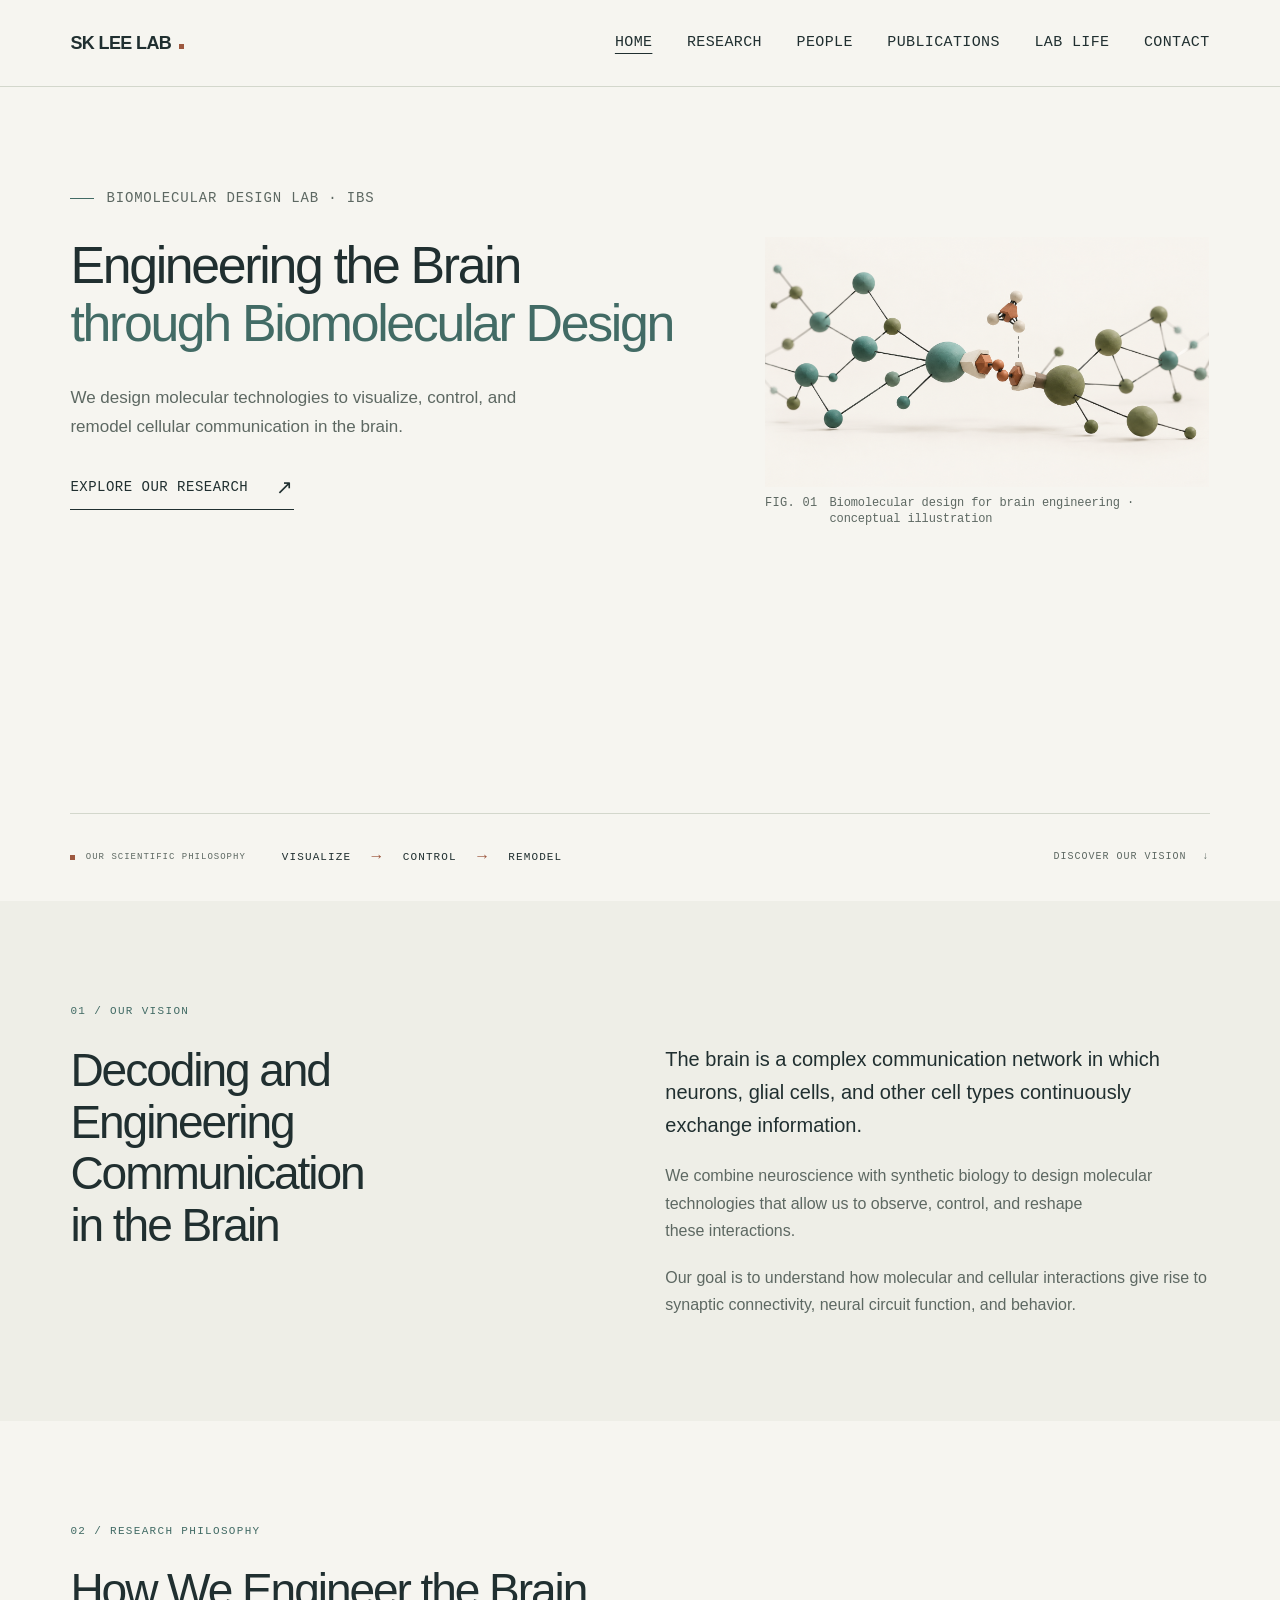
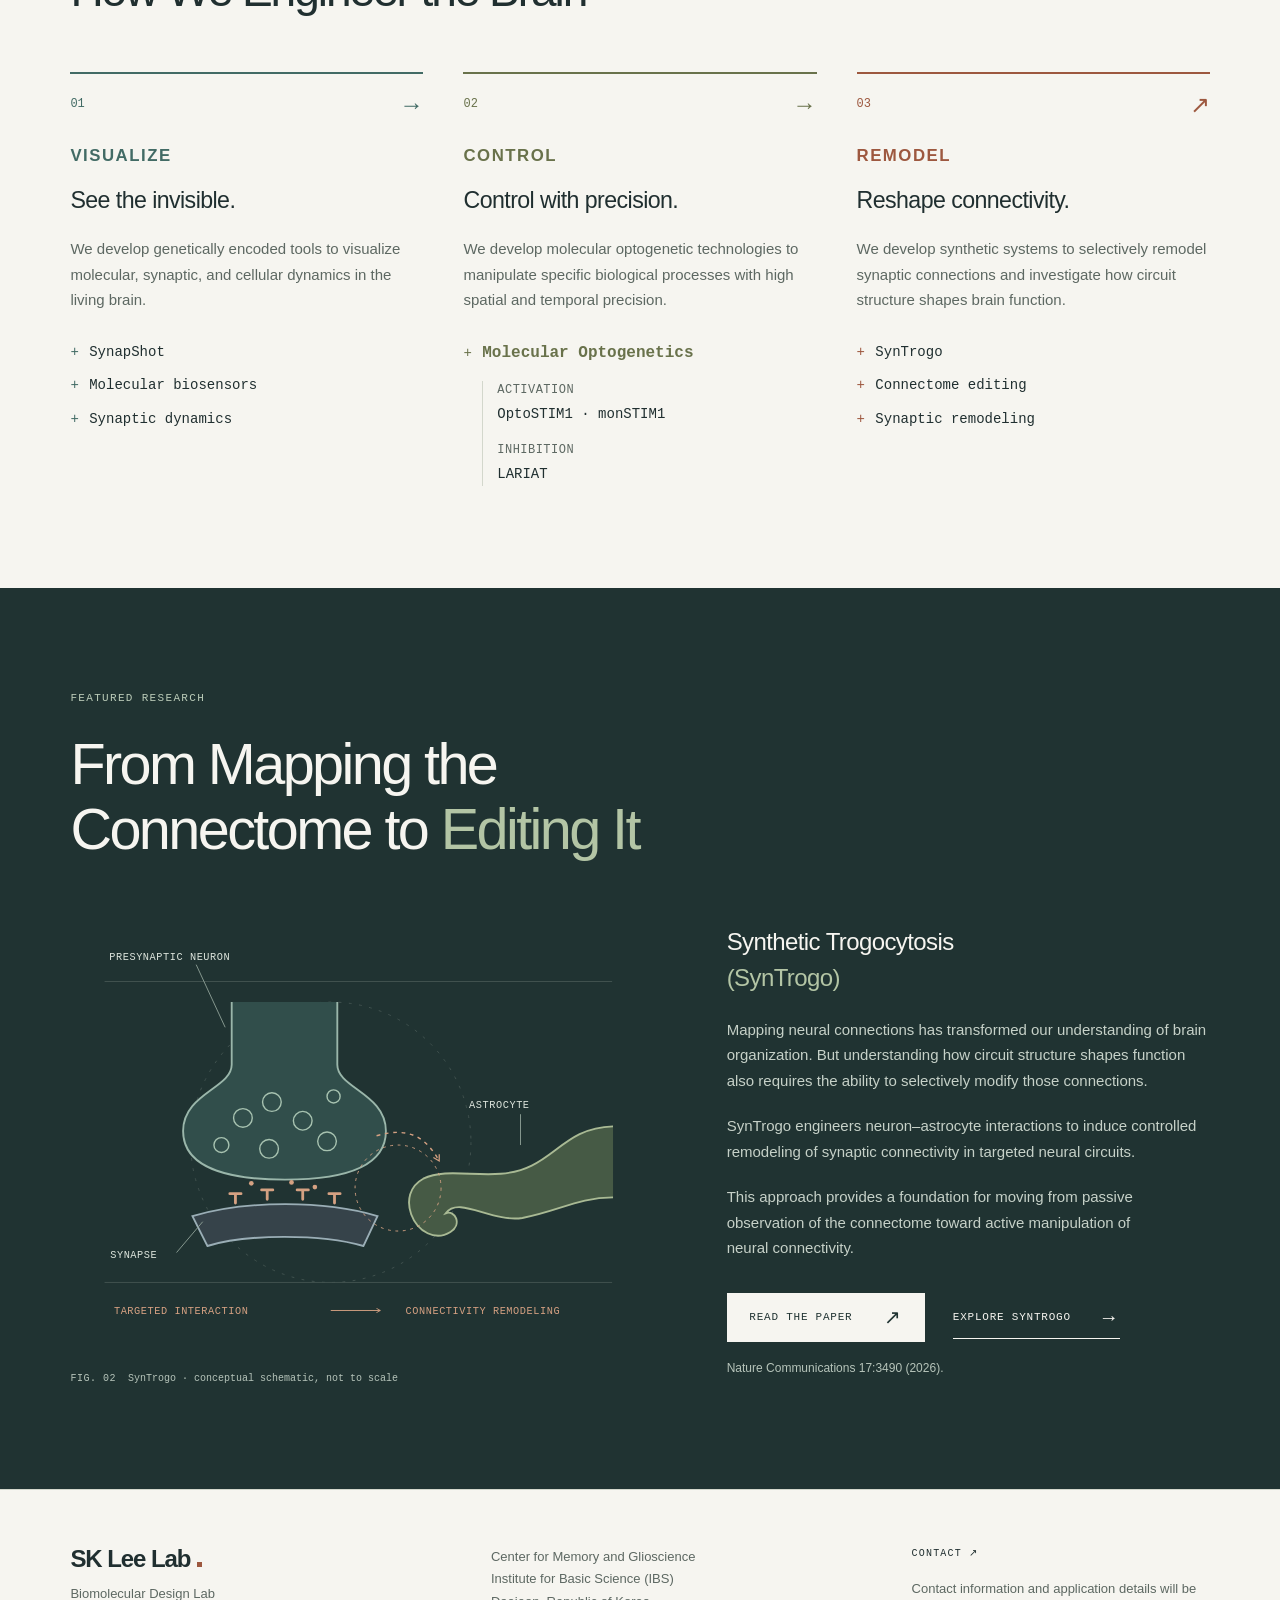
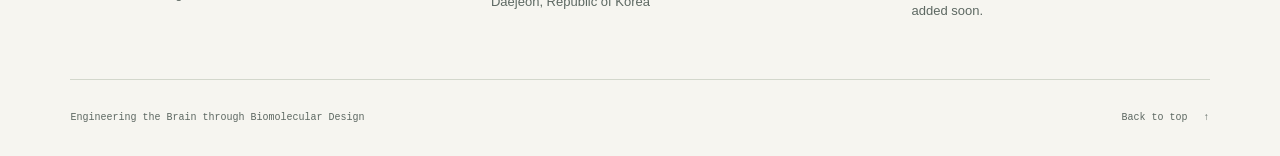
==== commit 0b27998b: "Use selected biomolecular design illustration on home hero" ====
--- a/index.html
+++ b/index.html
@@ -6,7 +6,7 @@
     <meta name="description" content="SK Lee Lab — Biomolecular Design Lab at IBS. We design molecular technologies to visualize, control, and remodel cellular communication in the brain.">
     <meta name="theme-color" content="#f6f5f0">
     <title>SK Lee Lab | Biomolecular Design Lab</title>
-    <link rel="stylesheet" href="css/style.css?v=20261028">
+    <link rel="stylesheet" href="css/style.css?v=20261028-hero">
   </head>
   <body id="top">
     <a class="skip-link" href="#main-content">Skip to content</a>
@@ -35,69 +35,9 @@
             <p class="hero-description">We design molecular technologies to visualize, control, and remodel cellular communication in the brain.</p>
             <a class="text-link" href="research.html">Explore our research <span aria-hidden="true">↗</span></a>
           </div>
-          <!-- Temporary original artwork; replace with a laboratory scientific figure. -->
           <figure class="hero-figure">
-            <svg class="network-art" viewBox="0 0 600 640" role="img" aria-labelledby="network-title network-desc">
-              <title id="network-title">A conversation between cells</title>
-              <desc id="network-desc">An abstract neuron and astrocyte with branching processes. A synaptic terminal faces an astrocyte process, with a magnified view of complementary molecular components bridging the two cell surfaces to suggest an engineered communication interface. Conceptual artwork, not experimental data.</desc>
-              <defs>
-                <pattern id="dot-grid" width="28" height="28" patternUnits="userSpaceOnUse"><circle cx="1" cy="1" r="0.8" fill="#c5cbc3"/></pattern>
-              </defs>
-              <rect x="20" y="35" width="560" height="560" fill="url(#dot-grid)"/>
-              <g fill="none" stroke="#d9ddd5" stroke-width="1">
-                <circle cx="305" cy="311" r="215"/><circle cx="305" cy="311" r="153" stroke-dasharray="3 8"/><path d="M305 64v494M58 311h494"/>
-              </g>
-              <!-- Neuronal arbor. -->
-              <g fill="none" stroke="#586a6b" stroke-linecap="round" stroke-linejoin="round">
-                <g stroke-width="2.3">
-                  <path d="M201 228C182 204 176 183 164 159S132 136 117 109M181 195C156 190 129 190 106 169L80 152M167 163C175 137 191 124 187 99L190 79M143 140L142 103 126 78M122 181L116 151 96 129"/>
-                  <path d="M209 231C219 200 236 183 240 154S261 118 273 100M231 180C213 162 216 144 219 125M246 138L274 135 294 118M263 114L258 85"/>
-                  <path d="M196 240C170 246 153 260 124 252S84 254 66 265M153 254C147 277 125 291 107 293M113 252L97 231 75 226M134 276L144 298"/>
-                  <path d="M202 250C194 279 173 297 176 327S155 369 140 387M176 311C152 318 135 322 126 343M169 350L186 372 184 398"/>
-                </g>
-                <path d="M218 247C253 269 249 298 278 318S315 337 329 352" stroke-width="3"/><path d="M267 307C294 299 306 279 321 270" stroke-width="1.7"/>
-              </g>
-              <path d="M204 209C211 216 216 225 232 235L220 247 216 266C207 256 202 253 187 251L195 238 188 225Z" fill="#d5dfd8" stroke="#586a6b" stroke-width="2"/>
-              <ellipse cx="209" cy="237" rx="7" ry="9" fill="#586a6b"/>
-              <!-- Astrocytic processes. -->
-              <g fill="none" stroke="#668677" stroke-linecap="round" stroke-linejoin="round">
-                <g stroke-width="2.3">
-                  <path d="M411 414C419 383 441 370 442 343S459 306 476 292M441 352L417 331 413 310M453 318L478 323 496 307"/>
-                  <path d="M423 423C452 408 468 416 489 398L515 375M468 411L488 432 510 436M494 394L521 401"/>
-                  <path d="M420 439C444 453 451 483 470 497L496 513M452 475L478 466 499 471M469 496L463 523"/>
-                  <path d="M404 443C399 472 407 488 398 513L384 547M401 491L426 510 432 532M399 512L375 516 355 536"/>
-                  <path d="M394 432C366 444 348 433 326 452L300 474M350 440L344 415 328 402M329 451L331 479 319 497"/>
-                  <path d="M397 415C386 391 376 393 364 387M382 395L387 368 374 347"/>
-                </g>
-                <path d="M403 402Q415 417 434 417L422 432 425 450 408 442 392 449 393 433 380 422 396 417Z" fill="#dde6da" stroke-width="1.8"/>
-                <circle cx="407" cy="428" r="8" fill="#8fa68b" stroke="none"/>
-              </g>
-              <!-- Abstract synaptic terminal and astrocyte interface; not a specific technology. -->
-              <g stroke-linecap="round" stroke-linejoin="round">
-                <circle cx="345" cy="371" r="34" fill="none" stroke="#b36b50" stroke-dasharray="3 5"/>
-                <path d="M327 349c-7 7-4 18 5 22l10 3 9-9-8-10c-5-7-10-10-16-6Z" fill="#d5dfd8" stroke="#586a6b" stroke-width="1.6"/>
-                <circle cx="331" cy="357" r="2.3" fill="none" stroke="#586a6b"/><circle cx="339" cy="363" r="2" fill="none" stroke="#586a6b"/>
-                <path d="M365 387c-8 2-19 2-24-3l-2-4 8-7c6 0 10 4 15 5" fill="#dde6da" stroke="#668677" stroke-width="1.6"/>
-                <path d="M343 369l4 4m-1-7 4 4" fill="none" stroke="#b36b50" stroke-width="2"/>
-                <path d="M369 347L431 253" fill="none" stroke="#b36b50" stroke-width="1" stroke-dasharray="3 4"/>
-                <!-- Facing cell surfaces and complementary engineered binding elements. -->
-                <circle cx="465" cy="203" r="61" fill="#f6f5f0" stroke="#cbbcae"/>
-                <path d="M421 172q44-17 88 0M421 180q44-17 88 0" fill="none" stroke="#586a6b" stroke-width="1.5"/>
-                <path d="M421 230q44 17 88 0M421 238q44 17 88 0" fill="none" stroke="#668677" stroke-width="1.5"/>
-                <g fill="none" stroke="#586a6b" stroke-width="1.5">
-                  <path d="M443 174v17l6 6-6 6-6-6 6-6M487 174v17l6 6-6 6-6-6 6-6"/>
-                </g>
-                <g fill="none" stroke="#668677" stroke-width="1.5">
-                  <path d="M443 240v-22m-7-9v9h14v-9M487 240v-22m-7-9v9h14v-9"/>
-                </g>
-                <path d="M443 203v7M487 203v7" fill="none" stroke="#b36b50" stroke-width="2"/>
-                <path d="M454 203h8m6 0h8" fill="none" stroke="#b36b50" stroke-width="1" stroke-dasharray="2 3"/>
-                <rect class="interface-mark" x="462" y="200" width="6" height="6"/>
-              </g>
-              <g class="art-label" fill="#58645f"><text x="46" y="78">01 / NEURON</text><text x="431" y="574">02 / ASTROCYTE</text><text x="390" y="122">ENGINEERED INTERFACE</text></g>
-              <g stroke="#aab6aa" fill="none" stroke-width="1"><path d="M47 89h48l16 17M457 553v-19M390 130h122"/></g>
-            </svg>
-            <figcaption><span class="figure-index">FIG. 01</span> Cellular communication · conceptual illustration</figcaption>
+            <img class="hero-image" src="images/hero/biomolecular-design-brain-engineering.png" width="1672" height="941" alt="Abstract illustration of biomolecular design and brain connectivity, with teal and olive networks linked by rust-colored molecular modules; conceptual artwork, not experimental data." fetchpriority="high" decoding="async">
+            <figcaption><span class="figure-index">FIG. 01</span> Biomolecular design for brain engineering · conceptual illustration</figcaption>
           </figure>
         </div>
         <div class="hero-bottom">
--- a/css/style.css
+++ b/css/style.css
@@ -81,6 +81,7 @@
 .hero-copy > .text-link { margin-top: 1.5rem; }
 .hero-figure { width: calc(100% + var(--figure-overlap)); min-width: 0; margin-left: calc(-1 * var(--figure-overlap)); padding-top: 4rem; }
 .network-art { width: 100%; }
+.hero-image { display: block; width: 100%; height: auto; }
 .interface-mark { fill: var(--clay); }
 .art-label { font-family: var(--font-mono); font-size: 9px; letter-spacing: 1px; }
 figcaption { display: flex; gap: 0.75rem; align-items: baseline; color: var(--muted); font-family: var(--font-mono); font-size: 0.625rem; line-height: 1.6; }
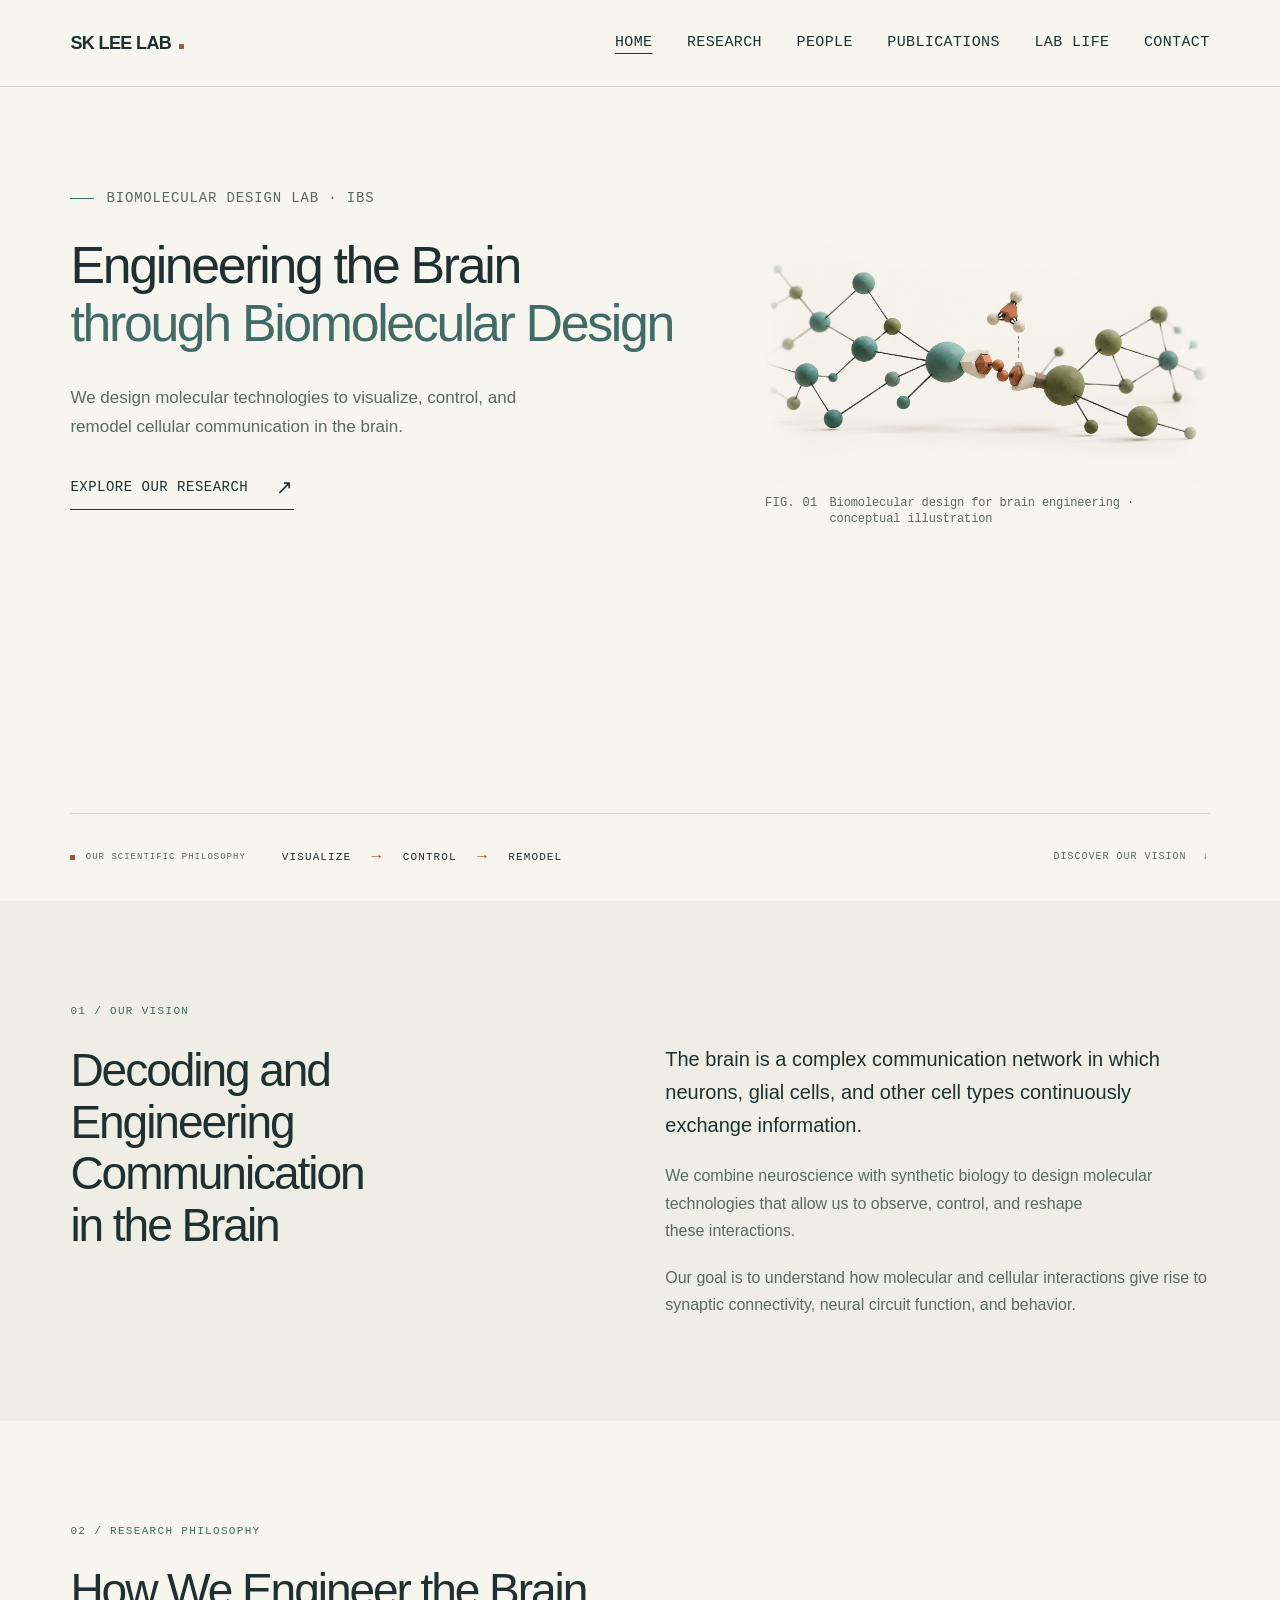
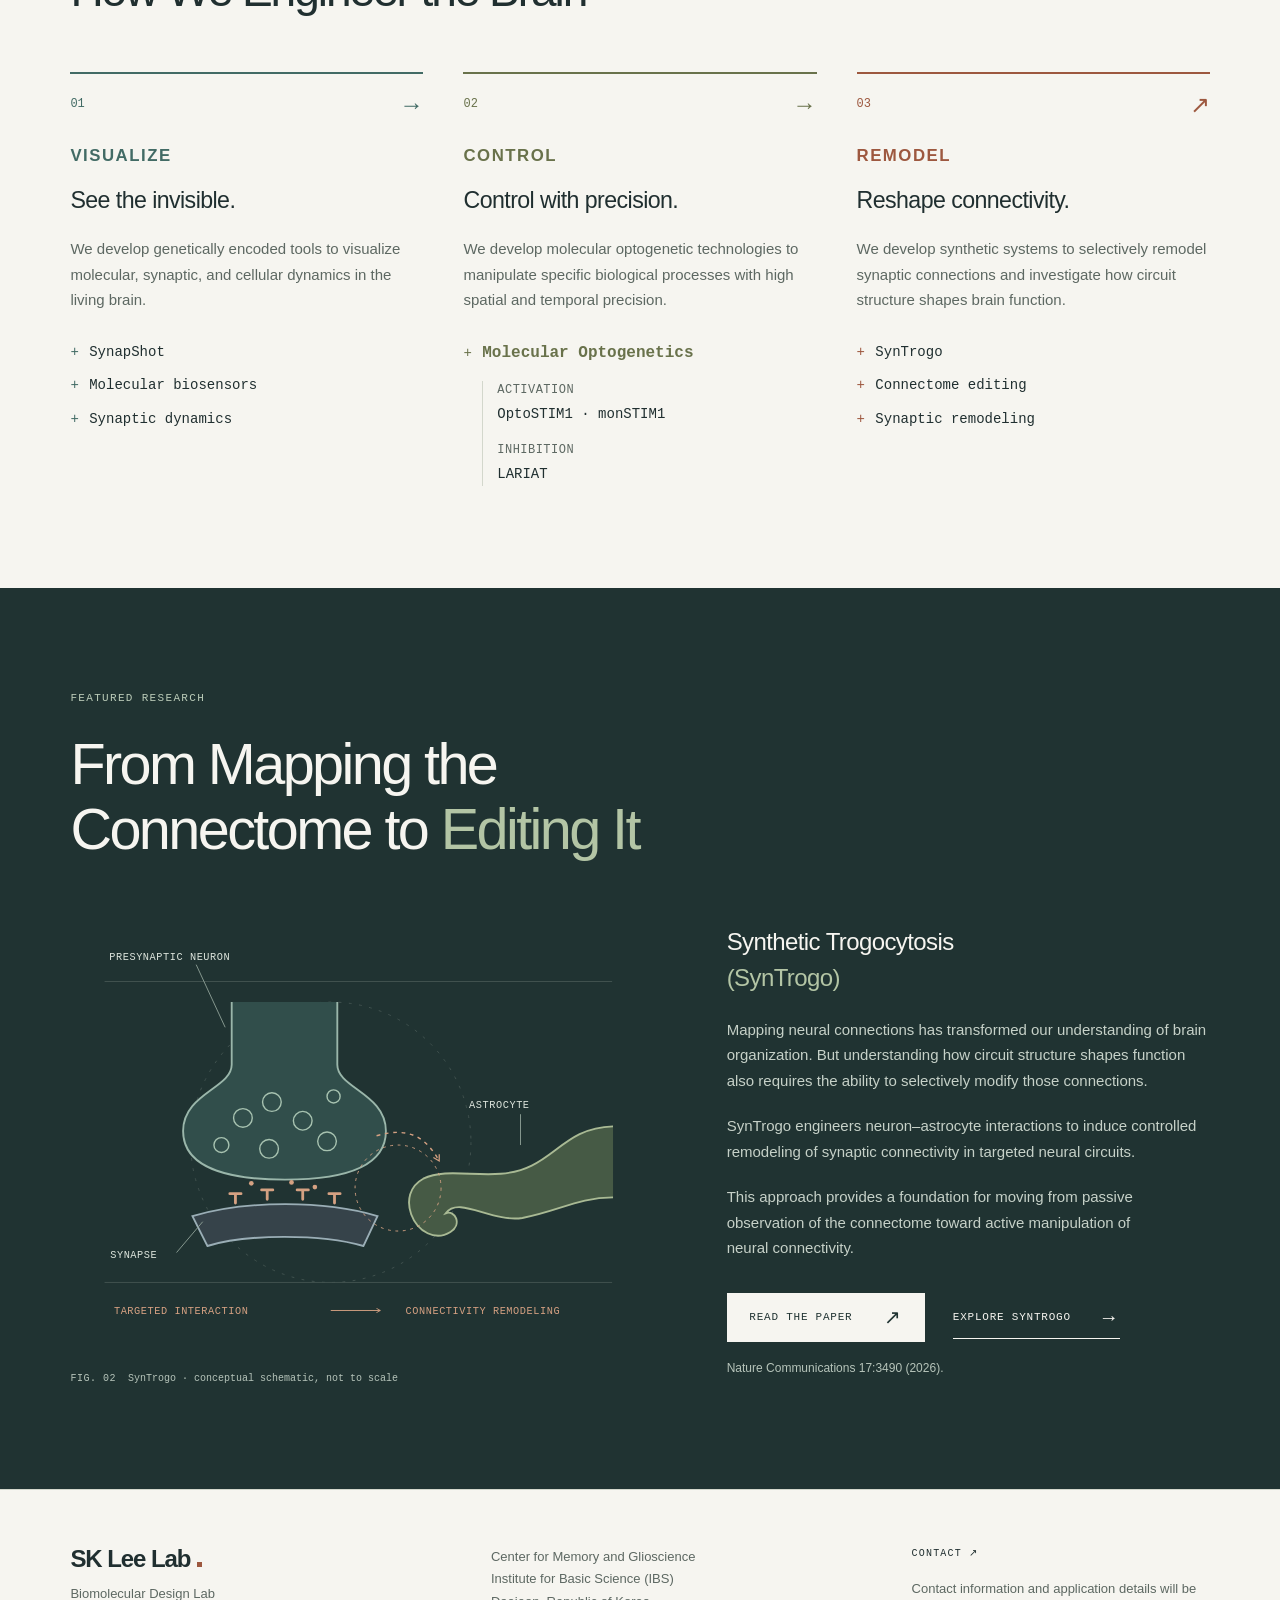
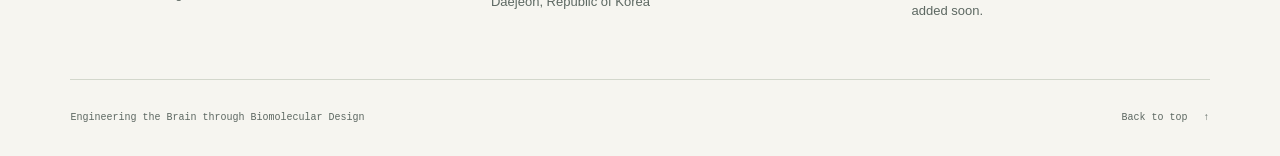
==== commit 6714cceb: "Fade home hero image edges into the page background" ====
--- a/index.html
+++ b/index.html
@@ -6,7 +6,7 @@
     <meta name="description" content="SK Lee Lab — Biomolecular Design Lab at IBS. We design molecular technologies to visualize, control, and remodel cellular communication in the brain.">
     <meta name="theme-color" content="#f6f5f0">
     <title>SK Lee Lab | Biomolecular Design Lab</title>
-    <link rel="stylesheet" href="css/style.css?v=20261028-hero">
+    <link rel="stylesheet" href="css/style.css?v=20261028-hero-fade">
   </head>
   <body id="top">
     <a class="skip-link" href="#main-content">Skip to content</a>
--- a/css/style.css
+++ b/css/style.css
@@ -81,7 +81,17 @@
 .hero-copy > .text-link { margin-top: 1.5rem; }
 .hero-figure { width: calc(100% + var(--figure-overlap)); min-width: 0; margin-left: calc(-1 * var(--figure-overlap)); padding-top: 4rem; }
 .network-art { width: 100%; }
-.hero-image { display: block; width: 100%; height: auto; }
+.hero-image {
+  display: block;
+  width: 100%;
+  height: auto;
+  -webkit-mask-image: linear-gradient(to right, transparent, #000 8%, #000 92%, transparent), linear-gradient(to bottom, transparent, #000 12%, #000 88%, transparent);
+  mask-image: linear-gradient(to right, transparent, #000 8%, #000 92%, transparent), linear-gradient(to bottom, transparent, #000 12%, #000 88%, transparent);
+  -webkit-mask-composite: source-in;
+  mask-composite: intersect;
+  -webkit-mask-repeat: no-repeat;
+  mask-repeat: no-repeat;
+}
 .interface-mark { fill: var(--clay); }
 .art-label { font-family: var(--font-mono); font-size: 9px; letter-spacing: 1px; }
 figcaption { display: flex; gap: 0.75rem; align-items: baseline; color: var(--muted); font-family: var(--font-mono); font-size: 0.625rem; line-height: 1.6; }
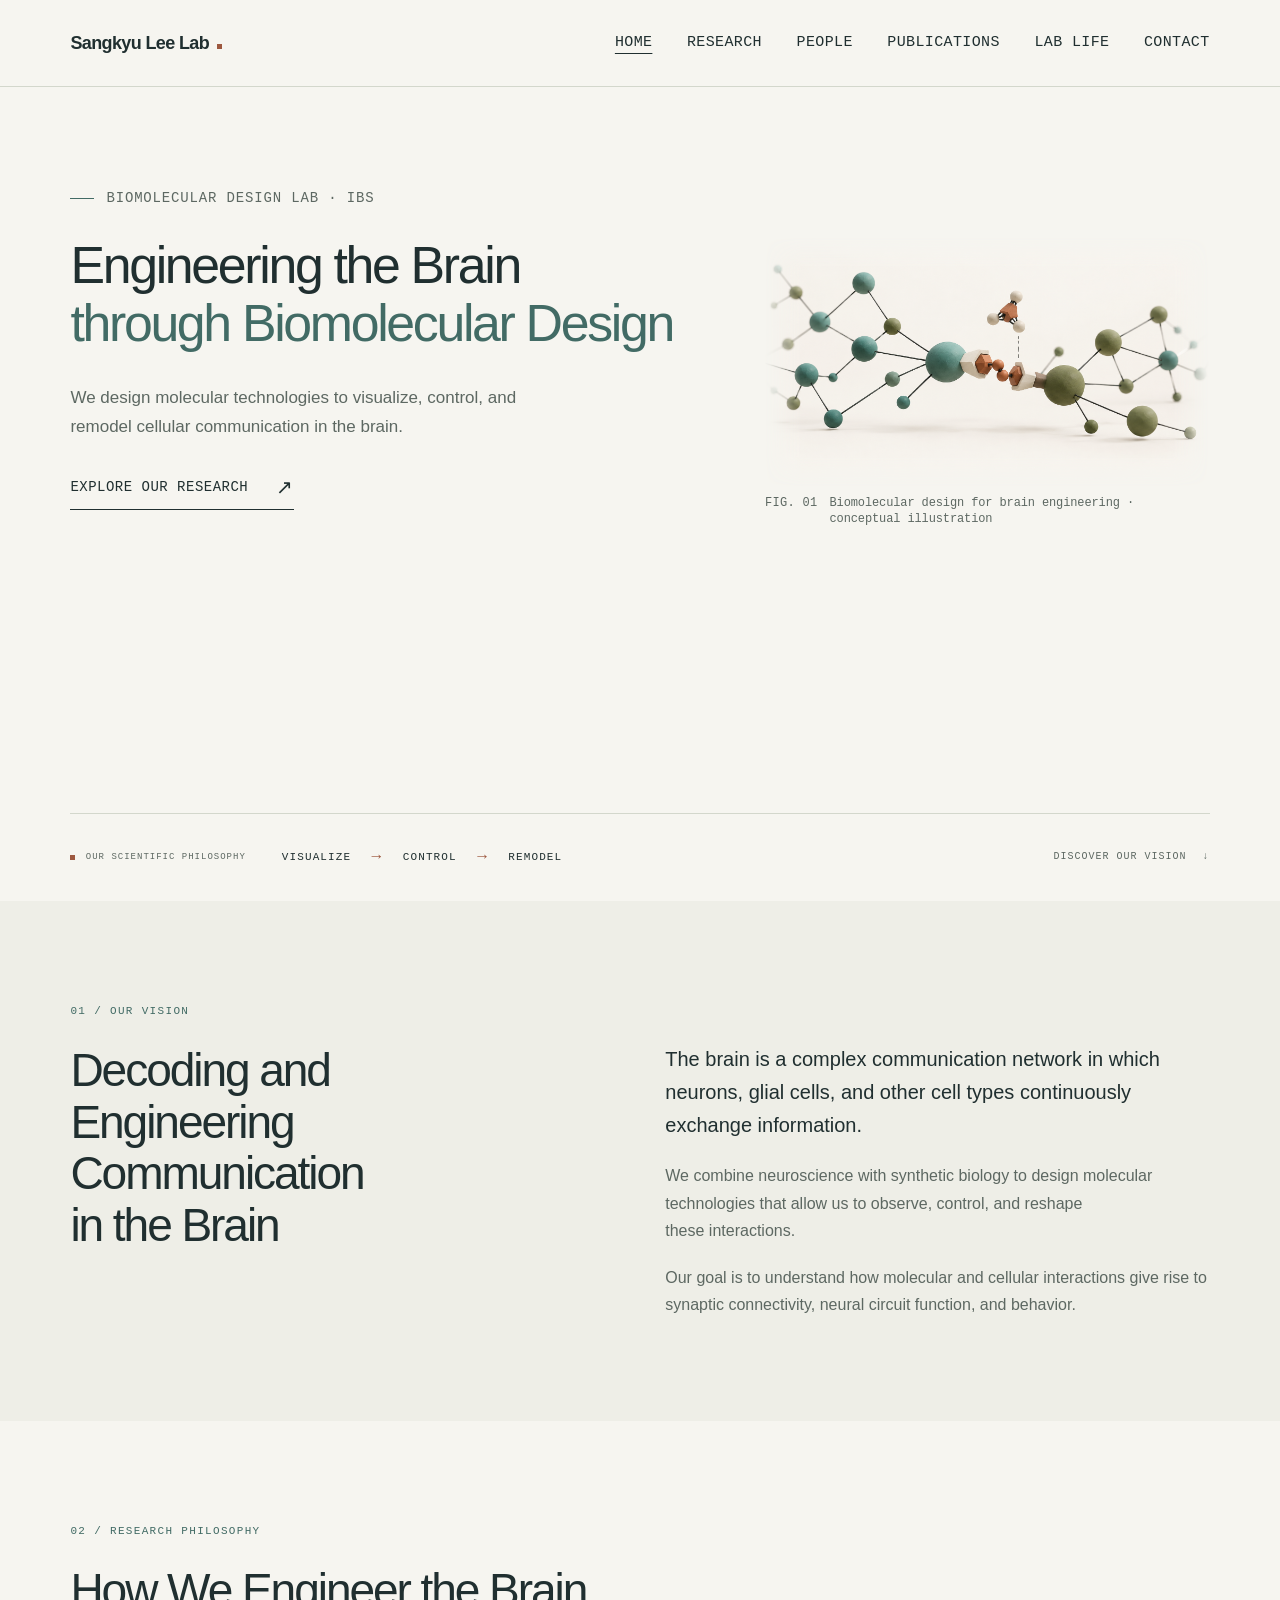
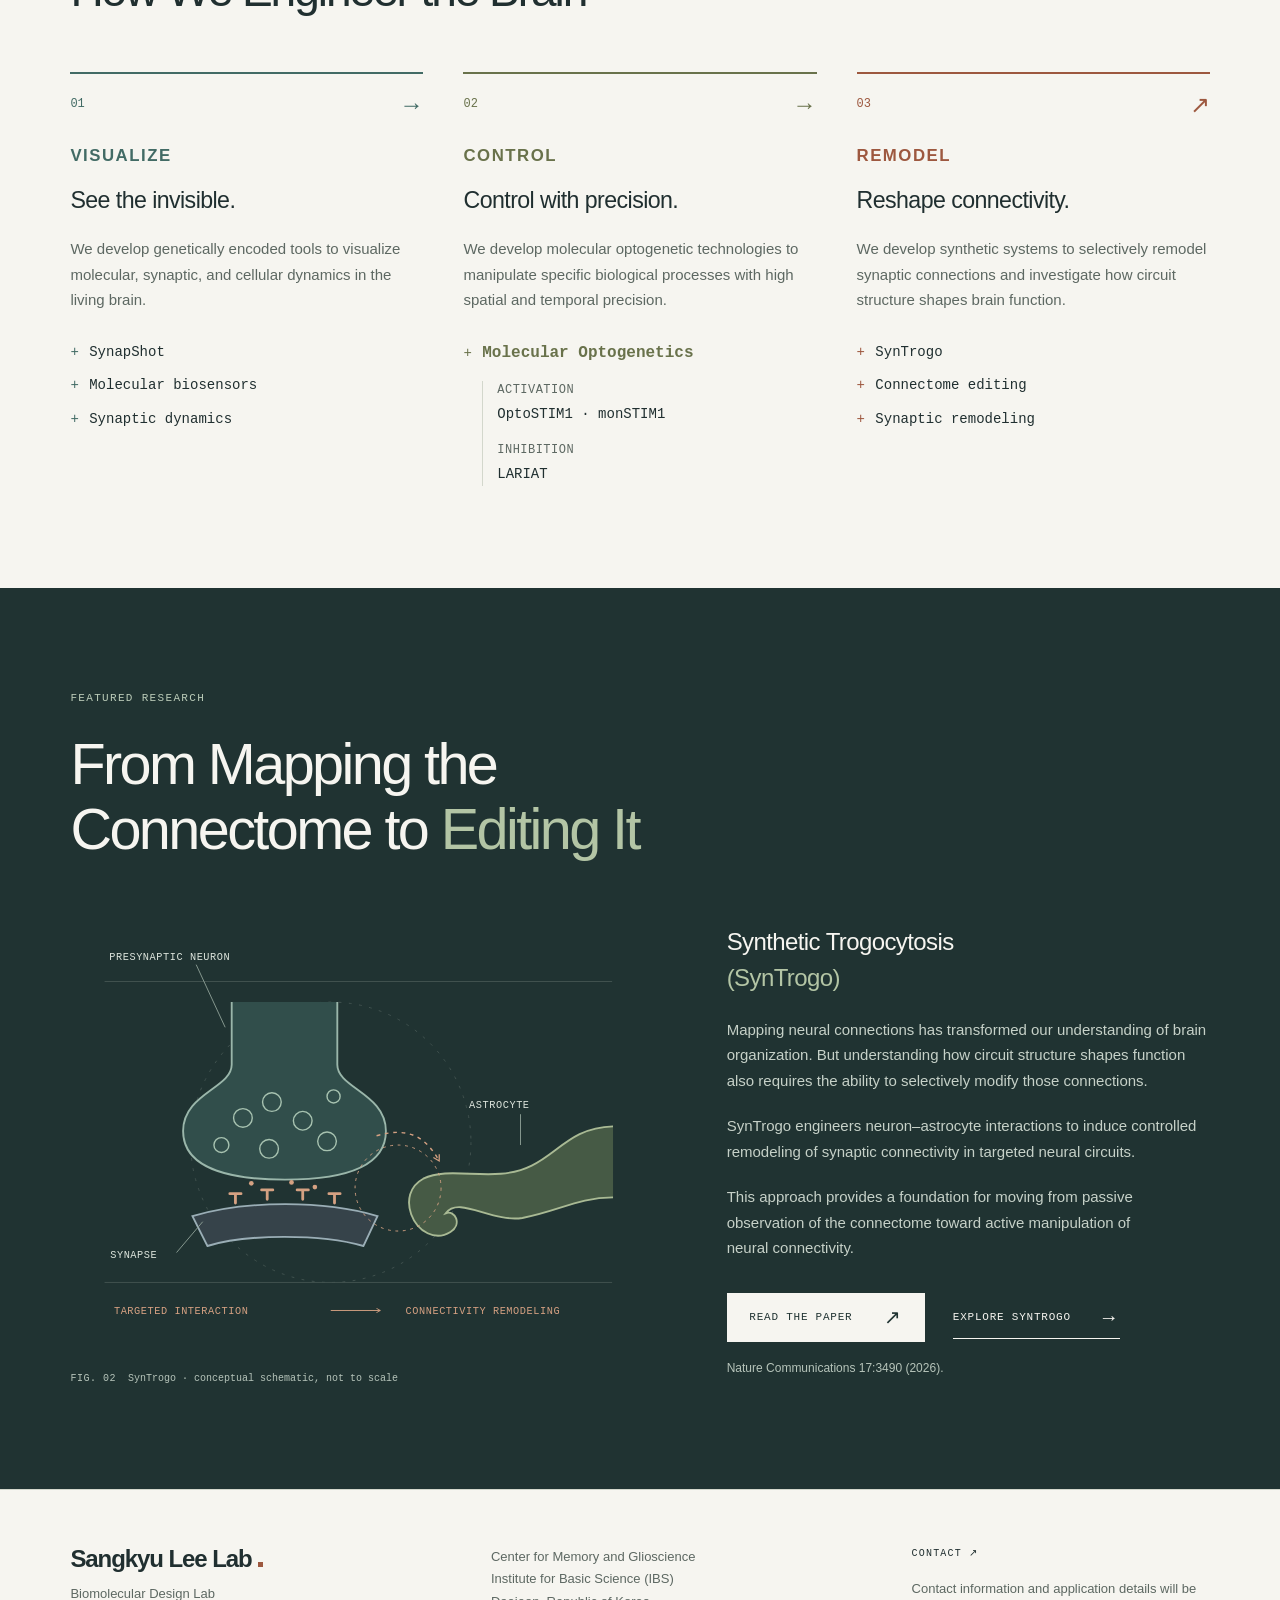
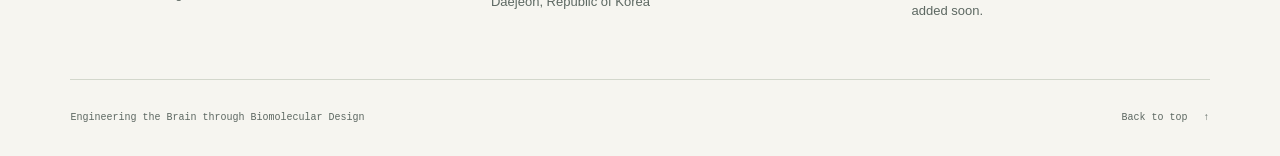
==== commit 7280b144: "Use Sangkyu Lee Lab consistently as the website name" ====
--- a/index.html
+++ b/index.html
@@ -3,16 +3,16 @@
   <head>
     <meta charset="utf-8">
     <meta name="viewport" content="width=device-width, initial-scale=1">
-    <meta name="description" content="SK Lee Lab — Biomolecular Design Lab at IBS. We design molecular technologies to visualize, control, and remodel cellular communication in the brain.">
+    <meta name="description" content="Sangkyu Lee Lab — Biomolecular Design Lab at IBS. We design molecular technologies to visualize, control, and remodel cellular communication in the brain.">
     <meta name="theme-color" content="#f6f5f0">
-    <title>SK Lee Lab | Biomolecular Design Lab</title>
+    <title>Sangkyu Lee Lab | Biomolecular Design Lab</title>
     <link rel="stylesheet" href="css/style.css?v=20261028-hero-fade">
   </head>
   <body id="top">
     <a class="skip-link" href="#main-content">Skip to content</a>
     <header class="site-header">
       <div class="container header-inner">
-        <a class="wordmark" href="index.html" aria-label="SK Lee Lab home">SK LEE LAB<span class="brand-dot" aria-hidden="true"></span></a>
+        <a class="wordmark" href="index.html" aria-label="Sangkyu Lee Lab home">Sangkyu Lee Lab<span class="brand-dot" aria-hidden="true"></span></a>
         <nav aria-label="Main navigation">
           <ul class="nav-list">
             <li><a href="index.html" aria-current="page">Home</a></li>
@@ -135,7 +135,7 @@
 
     <footer class="site-footer" id="site-footer" aria-labelledby="footer-title">
       <div class="container footer-grid">
-        <div><h2 id="footer-title">SK Lee Lab<span class="brand-dot" aria-hidden="true"></span></h2><p>Biomolecular Design Lab</p></div>
+        <div><h2 id="footer-title">Sangkyu Lee Lab<span class="brand-dot" aria-hidden="true"></span></h2><p>Biomolecular Design Lab</p></div>
         <address>Center for Memory and Glioscience<br>Institute for Basic Science (IBS)<br>Daejeon, Republic of Korea</address>
         <div class="footer-contact"><p class="eyebrow"><a href="contact.html">Contact <span aria-hidden="true">↗</span></a></p><p>Contact information and application details will be added soon.</p></div>
       </div>
--- a/css/style.css
+++ b/css/style.css
@@ -413,3 +413,13 @@
   html { scroll-behavior: auto; }
   *, *::before, *::after { transition: none !important; }
 }
+
+/* Keep portrait centers crisp while blending only their outer edges. */
+.member-portrait {
+  -webkit-mask-image: linear-gradient(to right, transparent, #000 5%, #000 95%, transparent), linear-gradient(to bottom, transparent, #000 4%, #000 96%, transparent);
+  mask-image: linear-gradient(to right, transparent, #000 5%, #000 95%, transparent), linear-gradient(to bottom, transparent, #000 4%, #000 96%, transparent);
+  -webkit-mask-composite: source-in;
+  mask-composite: intersect;
+  -webkit-mask-repeat: no-repeat;
+  mask-repeat: no-repeat;
+}
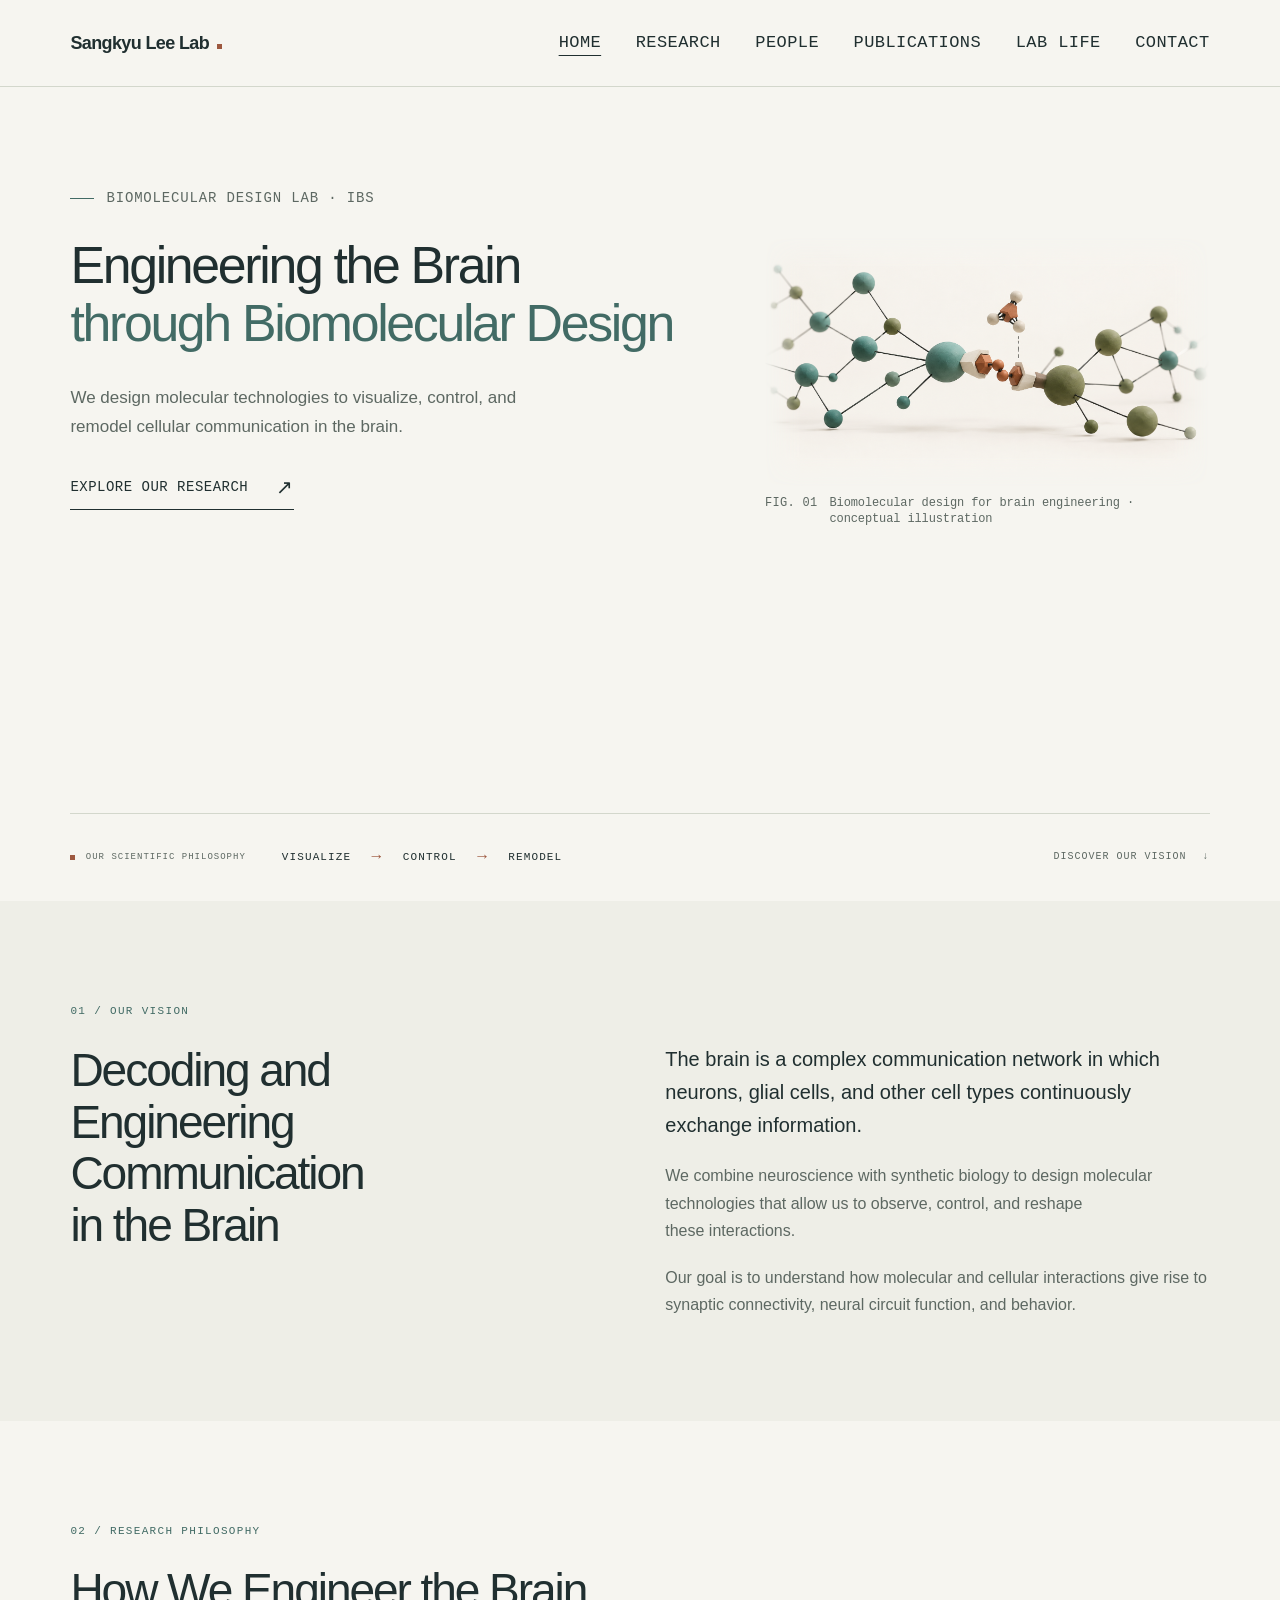
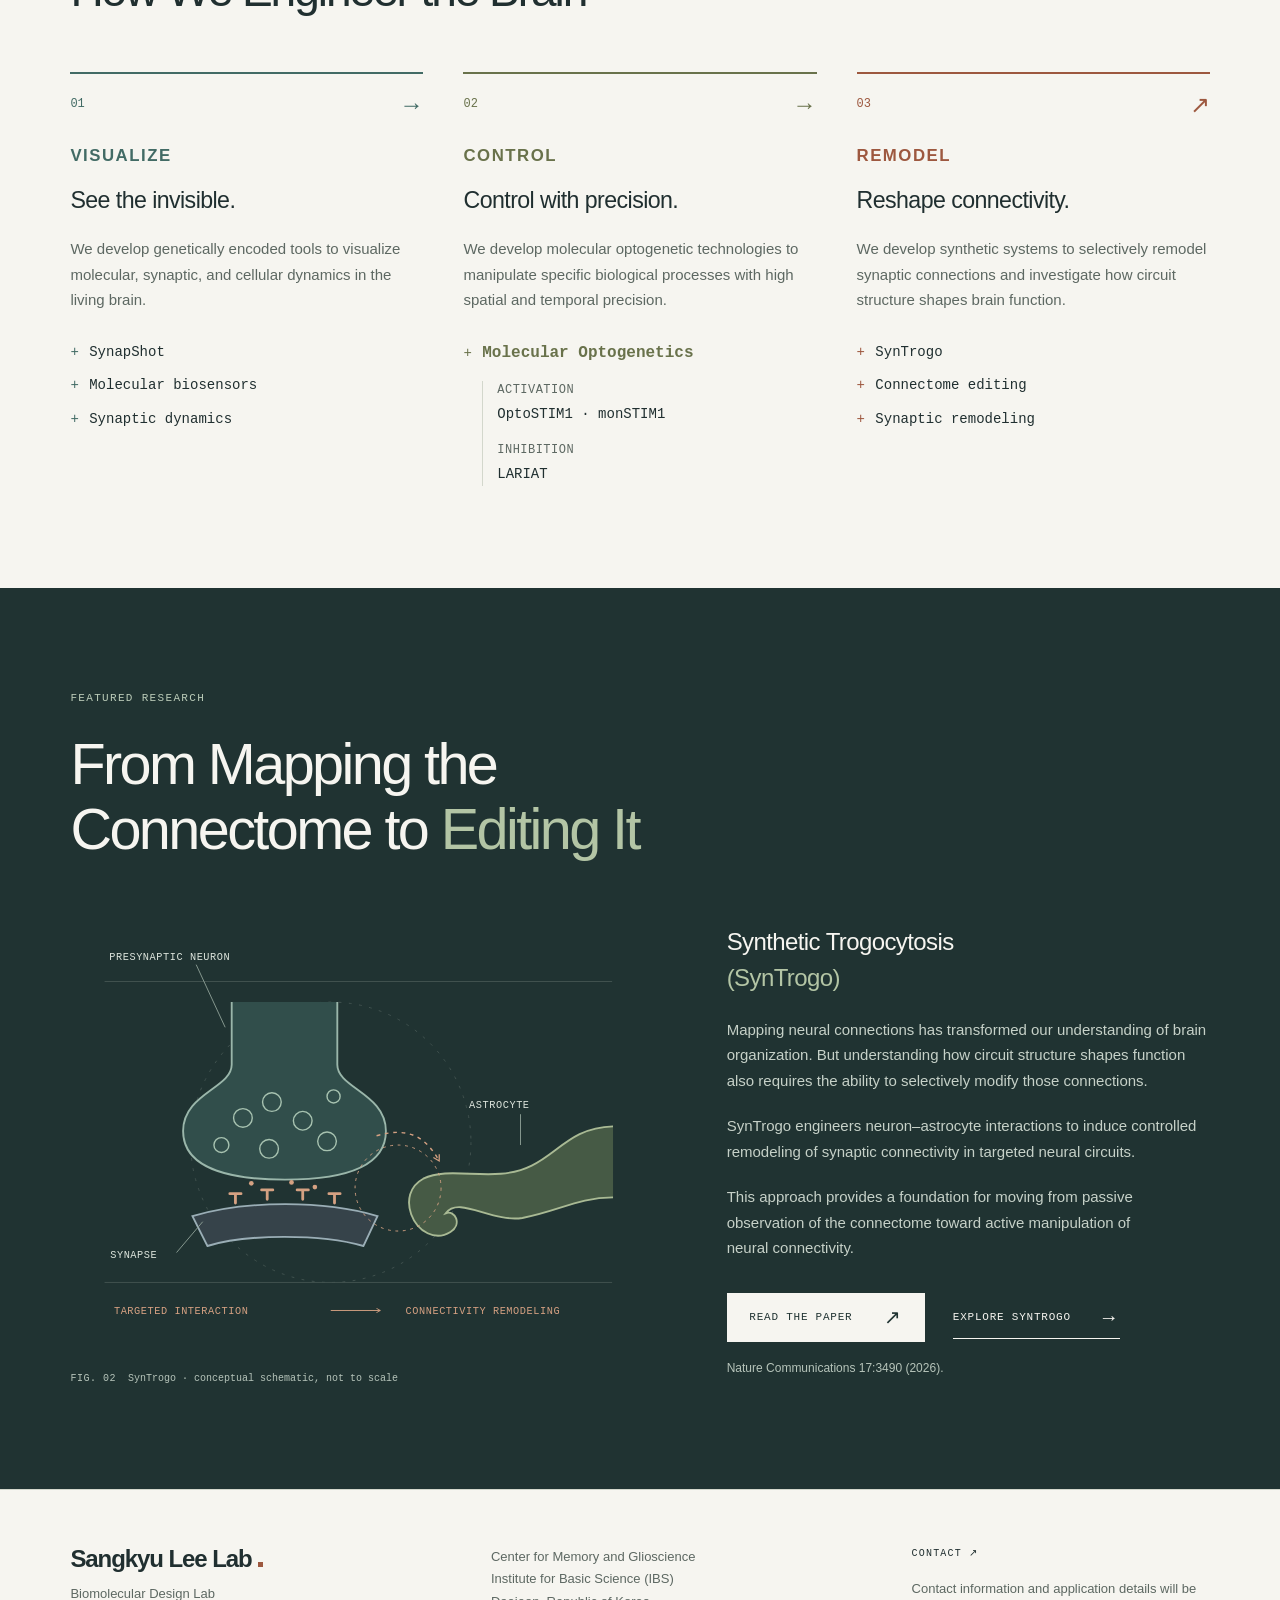
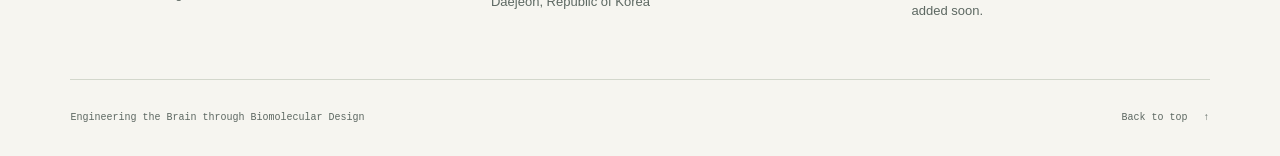
==== commit e223ec9e: "Increase navigation and selected research labels by two pixels" ====
--- a/index.html
+++ b/index.html
@@ -6,7 +6,7 @@
     <meta name="description" content="Sangkyu Lee Lab — Biomolecular Design Lab at IBS. We design molecular technologies to visualize, control, and remodel cellular communication in the brain.">
     <meta name="theme-color" content="#f6f5f0">
     <title>Sangkyu Lee Lab | Biomolecular Design Lab</title>
-    <link rel="stylesheet" href="css/style.css?v=20261028-hero-fade">
+    <link rel="stylesheet" href="css/style.css?v=20261028-reading">
   </head>
   <body id="top">
     <a class="skip-link" href="#main-content">Skip to content</a>
--- a/css/style.css
+++ b/css/style.css
@@ -60,7 +60,7 @@
 
 /* 3. Header: all anchor links stay available without JavaScript */
 .site-header { position: sticky; top: 0; z-index: 10; background: var(--paper); border-bottom: 1px solid var(--line); }
-.header-inner { display: flex; align-items: center; justify-content: space-between; gap: 2rem; min-height: 86px; }
+.header-inner { display: flex; align-items: center; justify-content: space-between; flex-wrap: wrap; gap: 0.25rem 2rem; min-height: 86px; }
 .wordmark { display: inline-flex; align-items: baseline; gap: 0.4rem; padding-block: 0.5rem; font-size: 1.125rem; font-weight: 650; line-height: 1.5; letter-spacing: -0.035em; white-space: nowrap; }
 /* The rust square marks the lab identity, its philosophy, and engineered interfaces. */
 .brand-dot { display: inline-block; width: var(--lab-mark-size); height: var(--lab-mark-size); flex-shrink: 0; margin-left: 0.1rem; background: var(--clay); }
@@ -299,7 +299,7 @@
   .hero-figure .network-art { transform: scale(1.12); transform-origin: center; }
 
   /* Desktop reading sizes; preserve the existing layout, gaps, and margins. */
-  .nav-list a { font-size: 15px; letter-spacing: 0.025em; }
+  .nav-list a { font-size: 17px; letter-spacing: 0.025em; }
   .hero-copy > .eyebrow { font-size: 14px; line-height: 1.1rem; letter-spacing: 0.06em; }
   .hero-copy > .text-link { font-size: 14px; letter-spacing: 0.035em; }
   .hero-figure figcaption { font-size: 12px; line-height: 1rem; letter-spacing: -0.01em; }
@@ -348,8 +348,8 @@
   .header-inner { flex-direction: column; align-items: flex-start; justify-content: center; gap: 0.25rem; padding-top: 0.6rem; padding-bottom: 0.35rem; }
   .wordmark { font-size: 1rem; padding: 0; }
   .header-inner nav { width: 100%; }
-  .nav-list { justify-content: space-between; gap: 0.5rem; }
-  .nav-list a { font-size: 0.625rem; letter-spacing: 0; }
+  .nav-list { display: grid; grid-template-columns: repeat(3, max-content); justify-content: space-between; gap: 0 0.5rem; }
+  .nav-list a { font-size: 0.75rem; letter-spacing: 0; }
   .hero { min-height: auto; }
   .hero-layout { grid-template-columns: 1fr; gap: 1.5rem; padding-top: 3rem; padding-bottom: 2rem; }
   .hero h1 { max-width: 38rem; font-size: clamp(2.5rem, 7.2vw, 3.75rem); }
@@ -387,7 +387,7 @@
 
 @media (max-width: 380px) {
   .nav-list { gap: 0.35rem; }
-  .nav-list a { font-size: 0.5625rem; }
+  .nav-list a { font-size: 0.6875rem; }
   .hero-copy > .eyebrow { font-size: 0.5625rem; }
   .hero h1 { font-size: 2.25rem; }
   .hero-bottom { font-size: 0.5625rem; }
@@ -422,4 +422,8 @@
   mask-composite: intersect;
   -webkit-mask-repeat: no-repeat;
   mask-repeat: no-repeat;
-}+}
+
+/* Reading sizes for the three requested Research labels and scale numbers. */
+.research-section-label { font-size: 0.8125rem; }
+.scale-index { font-size: 0.75rem; }
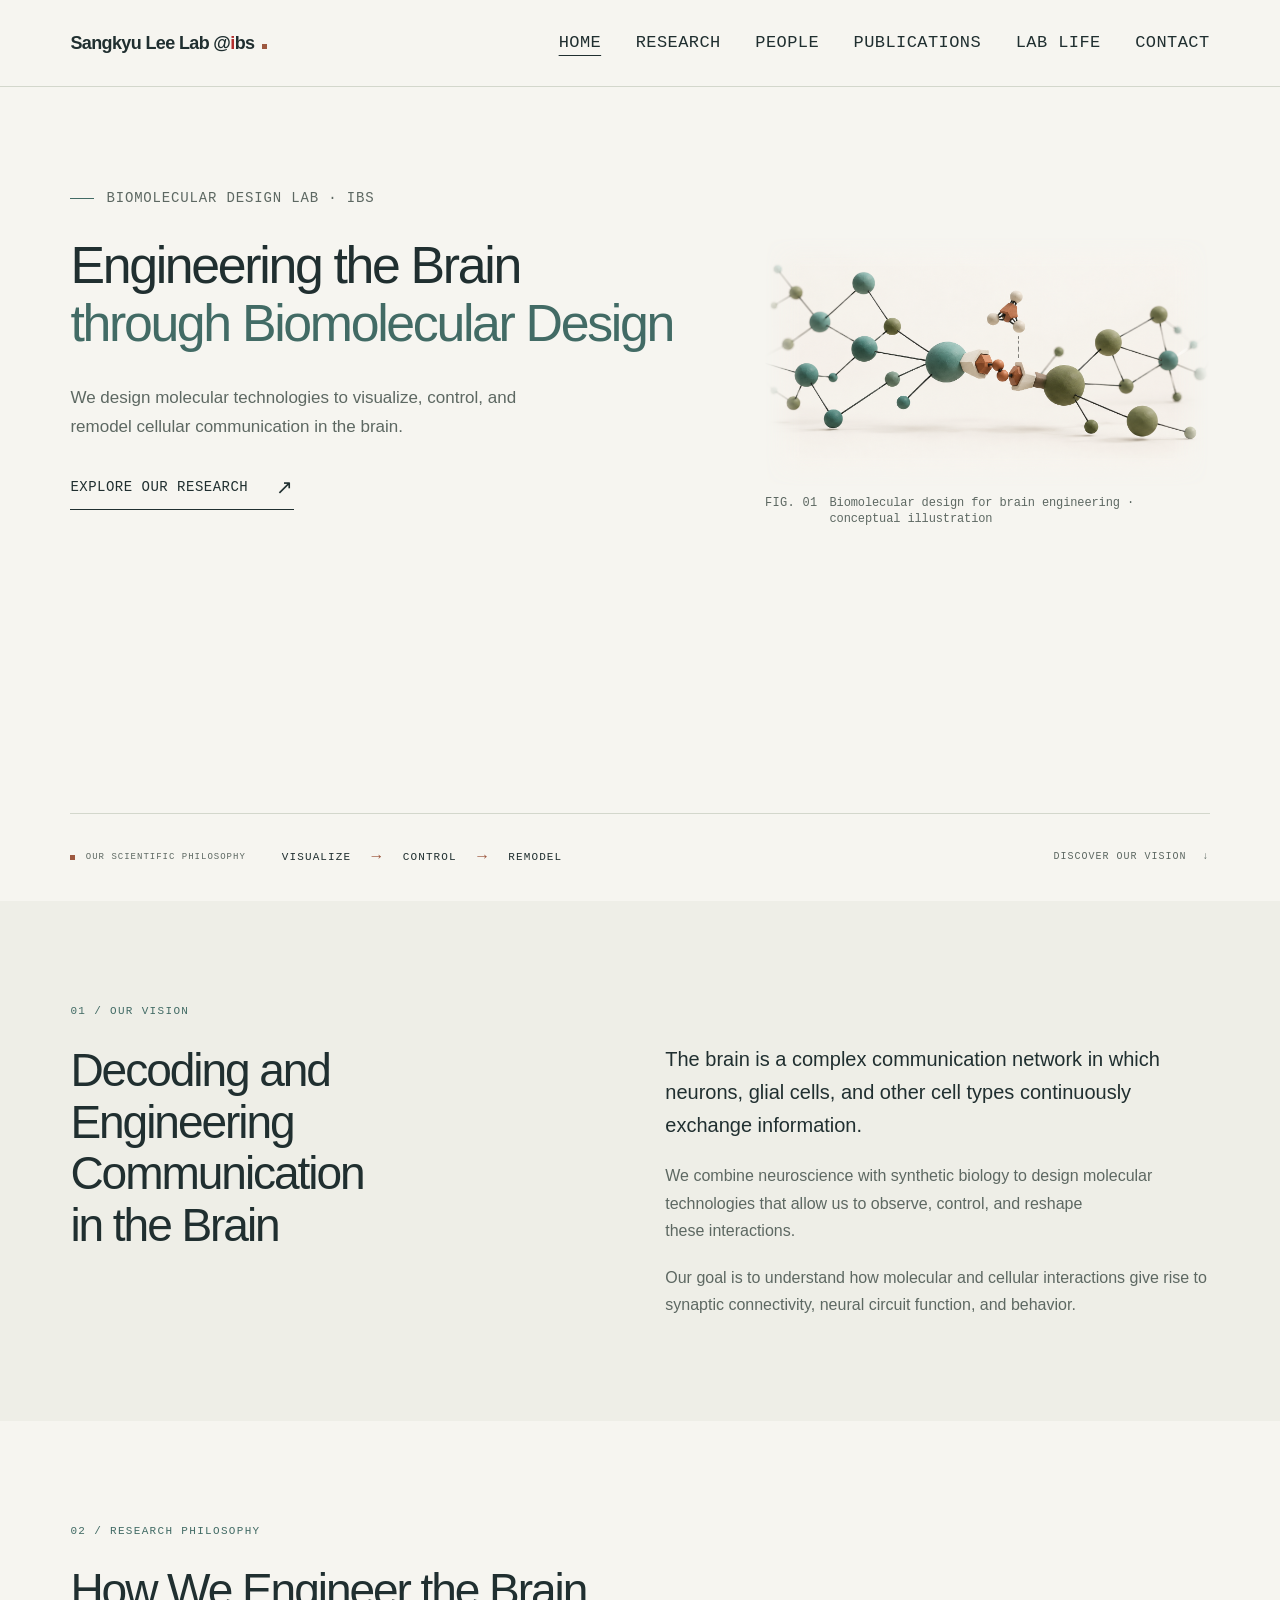
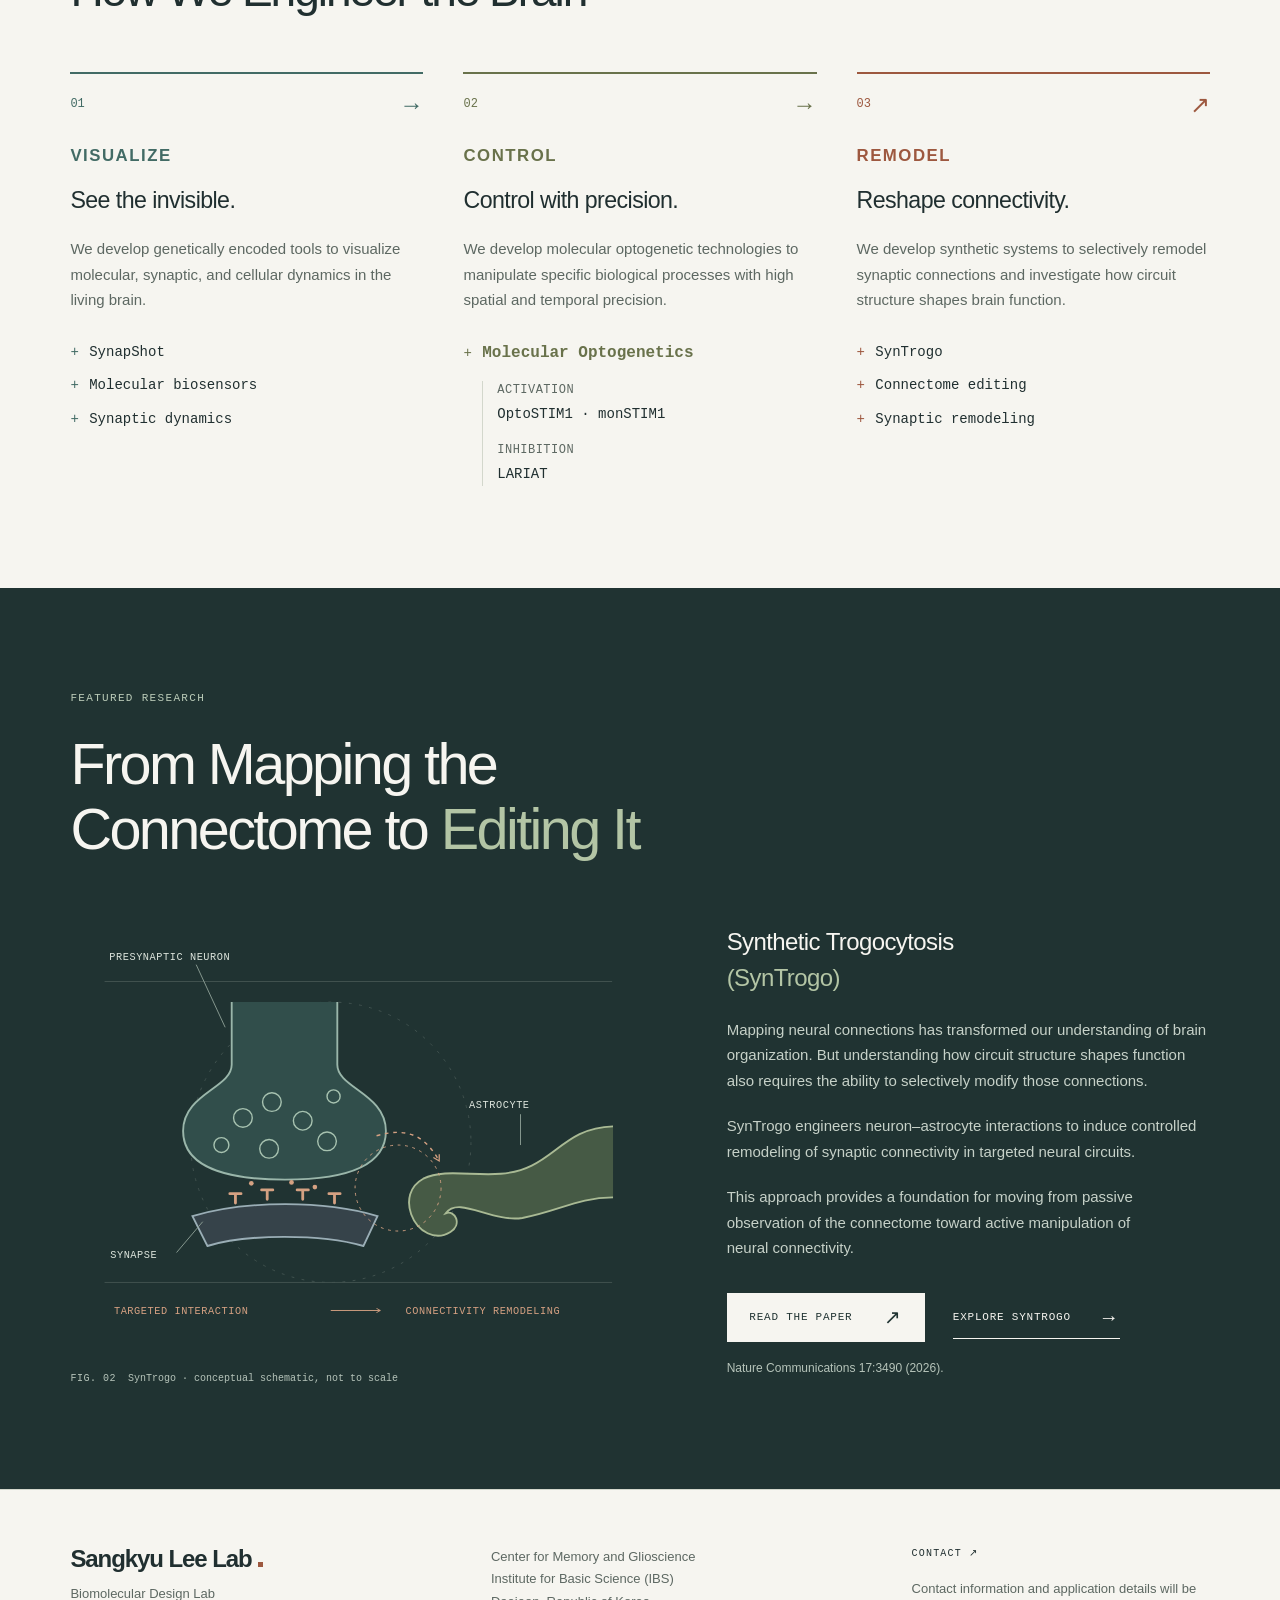
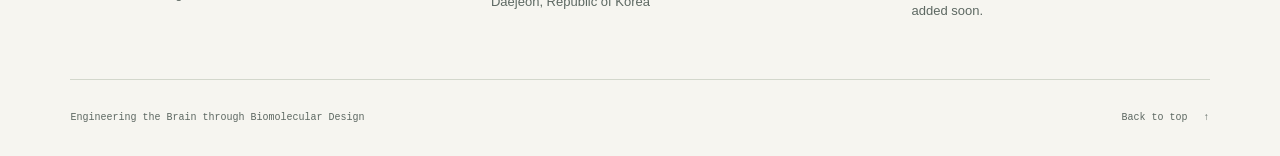
==== commit ac4f2396: "Add IBS suffix to shared header wordmark" ====
--- a/index.html
+++ b/index.html
@@ -6,13 +6,13 @@
     <meta name="description" content="Sangkyu Lee Lab — Biomolecular Design Lab at IBS. We design molecular technologies to visualize, control, and remodel cellular communication in the brain.">
     <meta name="theme-color" content="#f6f5f0">
     <title>Sangkyu Lee Lab | Biomolecular Design Lab</title>
-    <link rel="stylesheet" href="css/style.css?v=20261028-reading">
+    <link rel="stylesheet" href="css/style.css?v=20261030-ibs">
   </head>
   <body id="top">
     <a class="skip-link" href="#main-content">Skip to content</a>
     <header class="site-header">
       <div class="container header-inner">
-        <a class="wordmark" href="index.html" aria-label="Sangkyu Lee Lab home">Sangkyu Lee Lab<span class="brand-dot" aria-hidden="true"></span></a>
+        <a class="wordmark" href="index.html" aria-label="Sangkyu Lee Lab @ibs home"><span>Sangkyu Lee Lab @<span class="ibs-initial">i</span>bs</span><span class="brand-dot" aria-hidden="true"></span></a>
         <nav aria-label="Main navigation">
           <ul class="nav-list">
             <li><a href="index.html" aria-current="page">Home</a></li>
--- a/css/style.css
+++ b/css/style.css
@@ -427,3 +427,31 @@
 /* Reading sizes for the three requested Research labels and scale numbers. */
 .research-section-label { font-size: 0.8125rem; }
 .scale-index { font-size: 0.75rem; }
+
+.experience-toggle { margin-top: 1rem; min-height: 44px; padding: 0.5rem 1rem; border: 1px solid var(--teal); background: transparent; color: var(--teal); font: inherit; font-size: 0.875rem; cursor: pointer; }
+.experience-toggle:hover { background: var(--paper-deep); }
+.experience-toggle:focus-visible { outline: 2px solid var(--clay); outline-offset: 4px; }
+
+/* Preserve the complete research illustrations and their embedded labels. */
+.platform-copy { min-width: 0; }
+.research-figure { margin-top: 1.5rem; }
+.research-figure img { display: block; width: 100%; height: auto; }
+.research-figure figcaption { margin-top: 0.65rem; font-family: var(--font-sans); font-size: 1rem; font-weight: 400; line-height: 1.7; overflow-wrap: anywhere; }
+.research-figure-stack { display: grid; gap: 2rem; margin-top: 2rem; }
+.research-illustration h4 { margin: 0; color: var(--olive); font-size: 1.125rem; font-weight: 500; }
+.research-illustration .research-figure { margin-top: 0.75rem; }
+
+.research-publication-links { display: flex; flex-wrap: wrap; gap: 0 1.5rem; }
+.research-publication-links .text-link { max-width: 100%; }
+.research-publication-links .text-link span { flex-shrink: 0; }
+
+@media (min-width: 761px) {
+  .research-figure img { max-width: 460px; }
+}
+
+/* Keep the publication archive close to navigation without a page banner. */
+.publication-document main > .publications-section { padding-top: 2rem; }
+
+.member-photo-placeholder { display: grid; place-items: center; background: var(--paper-deep); color: var(--muted); font-size: 0.875rem; }
+
+.wordmark .ibs-initial { color: #b32d2d; }
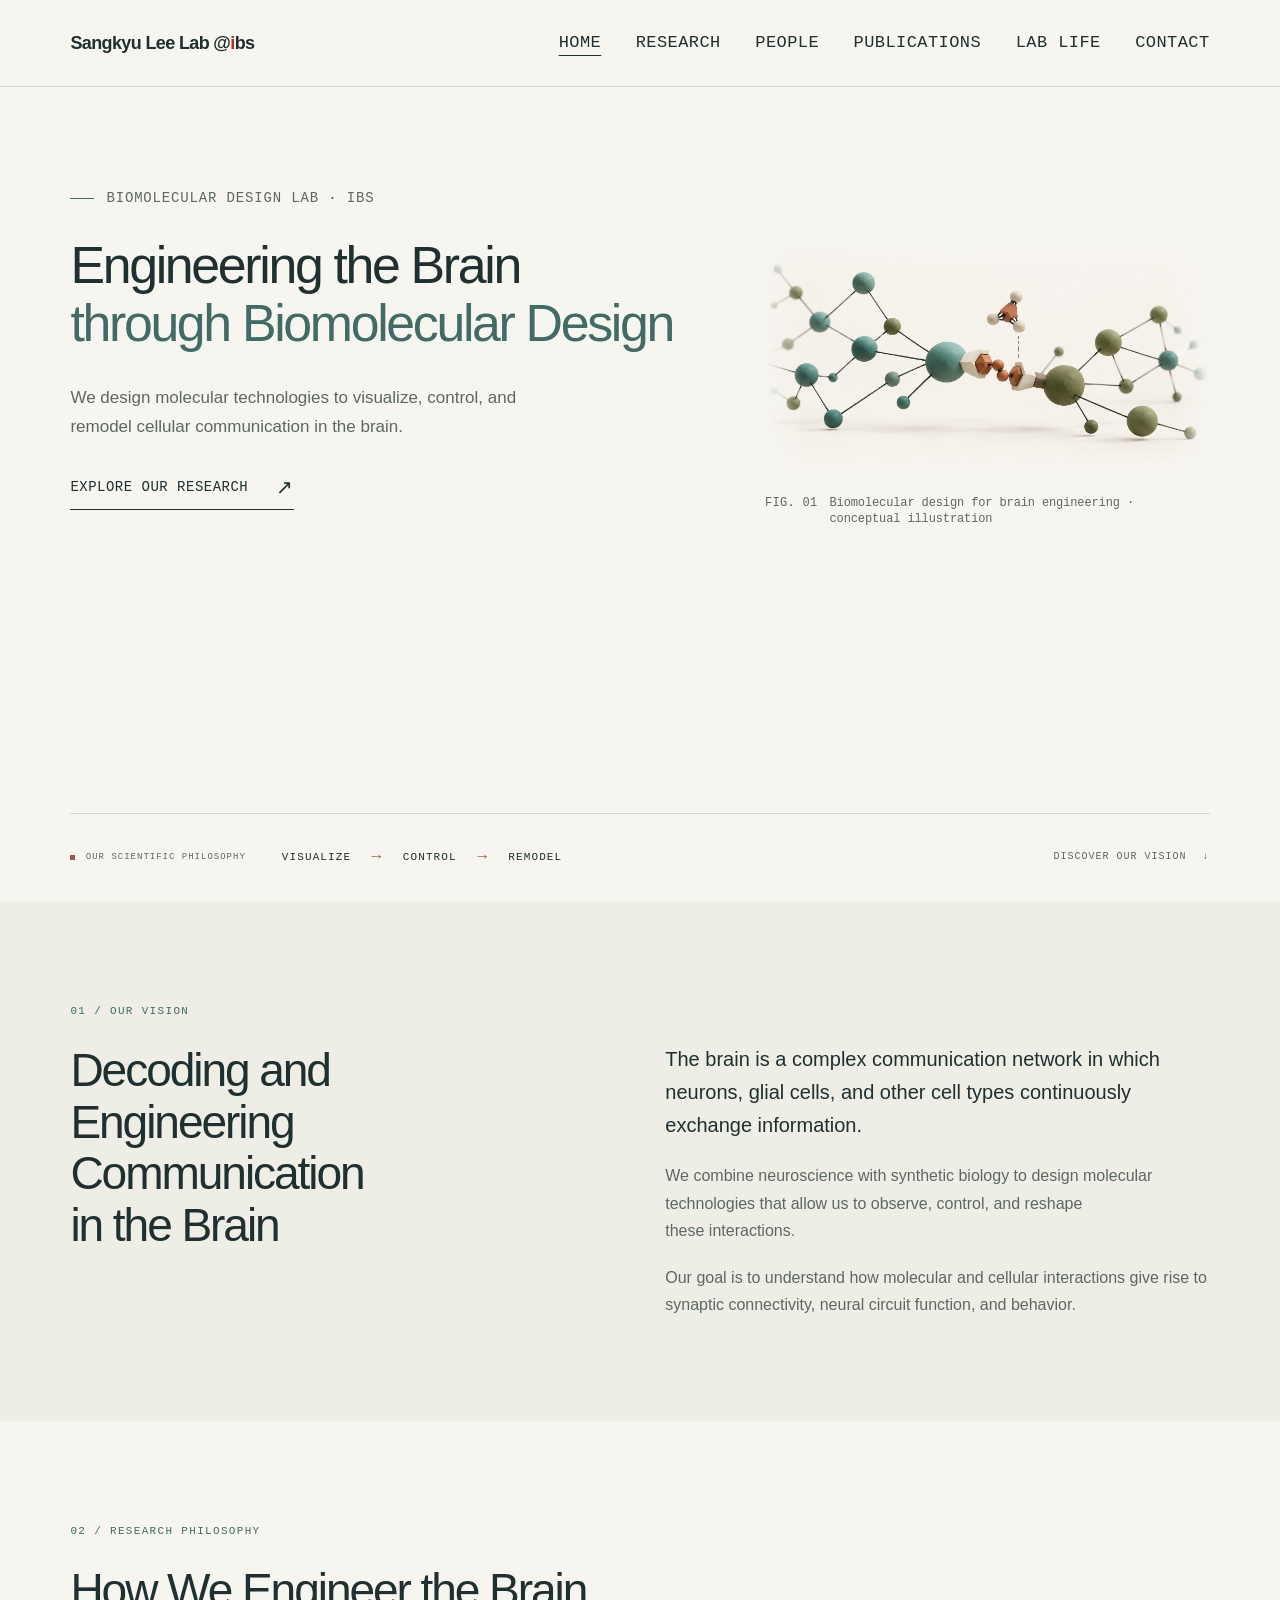
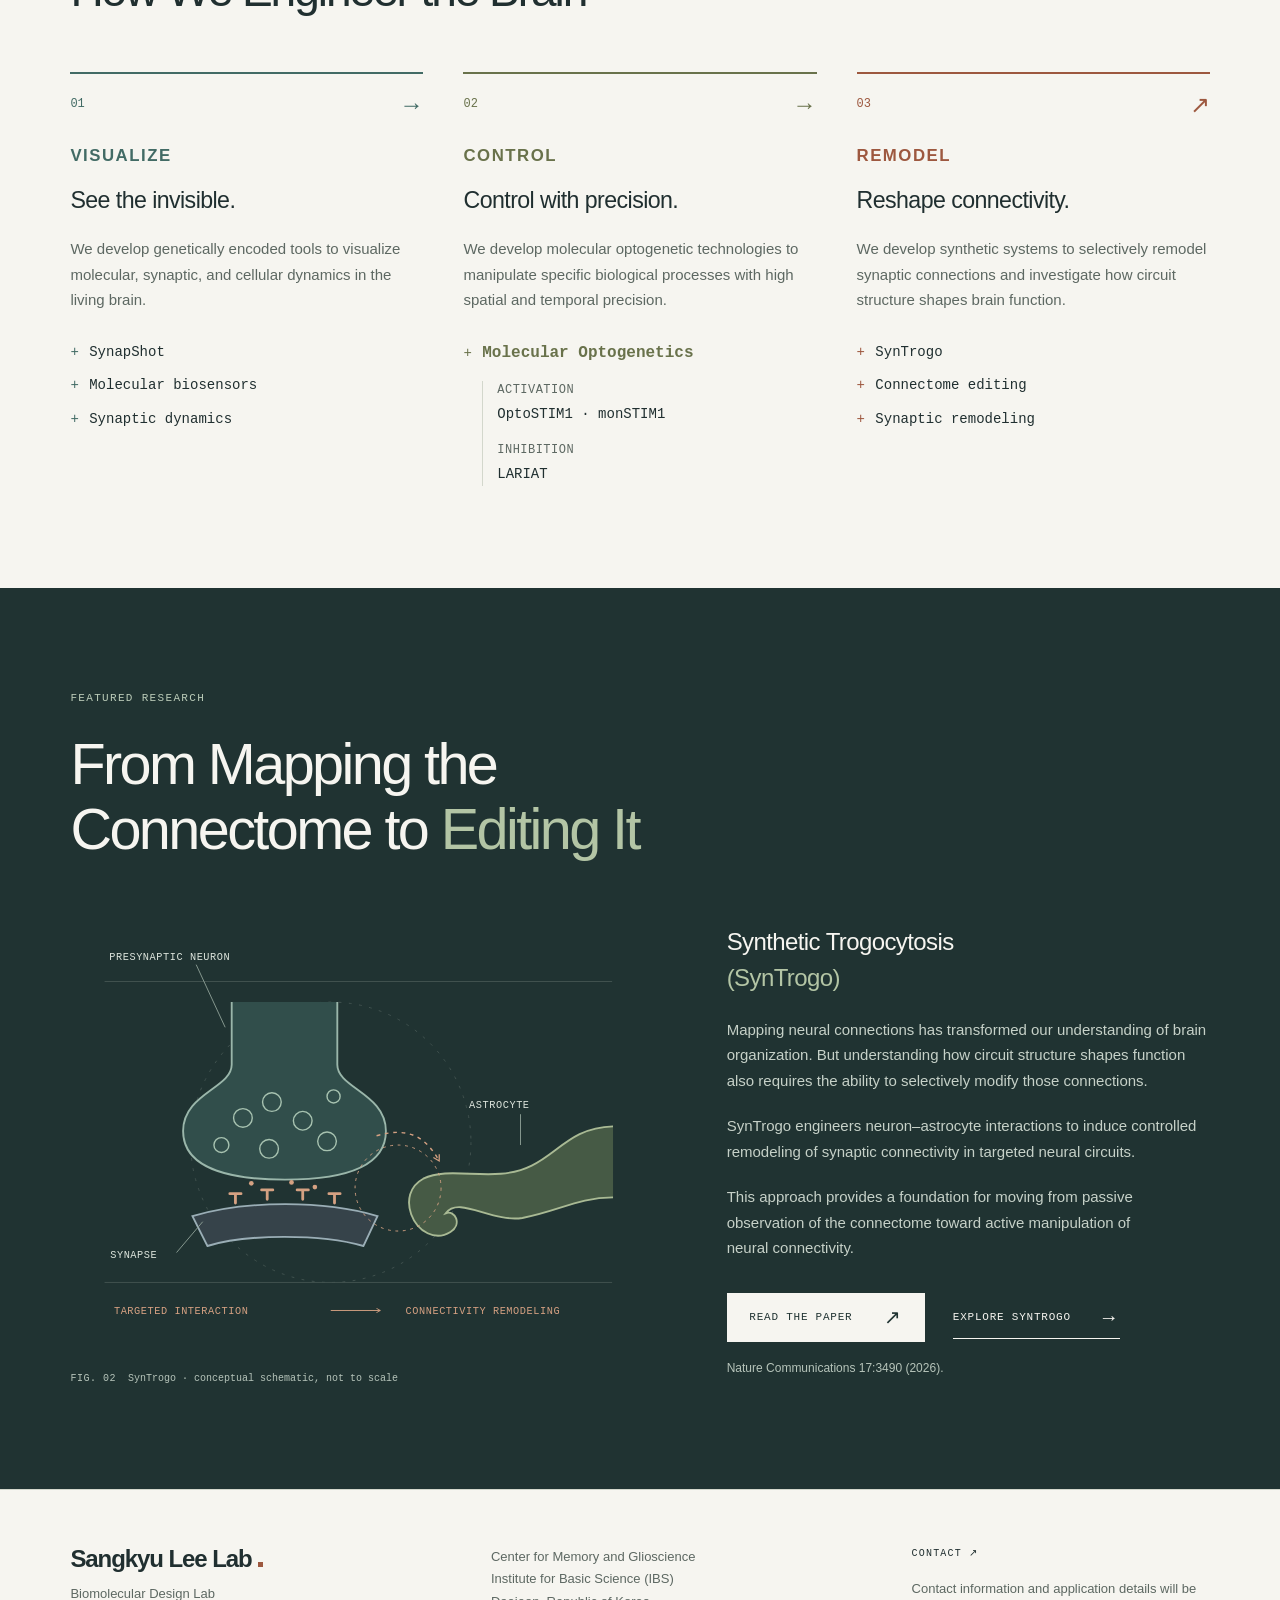
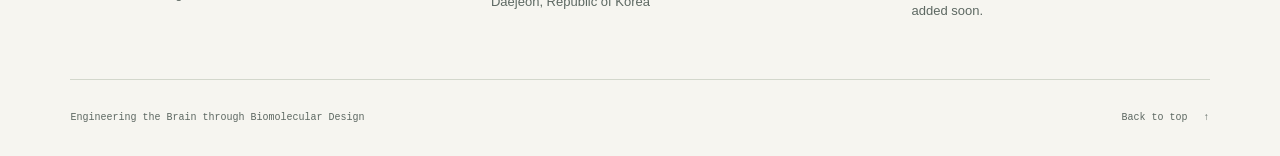
==== commit 9af5a64a: "Remove decorative square from header wordmark" ====
--- a/index.html
+++ b/index.html
@@ -12,7 +12,7 @@
     <a class="skip-link" href="#main-content">Skip to content</a>
     <header class="site-header">
       <div class="container header-inner">
-        <a class="wordmark" href="index.html" aria-label="Sangkyu Lee Lab @ibs home"><span>Sangkyu Lee Lab @<span class="ibs-initial">i</span>bs</span><span class="brand-dot" aria-hidden="true"></span></a>
+        <a class="wordmark" href="index.html" aria-label="Sangkyu Lee Lab @ibs home"><span>Sangkyu Lee Lab @<span class="ibs-initial">i</span>bs</span></a>
         <nav aria-label="Main navigation">
           <ul class="nav-list">
             <li><a href="index.html" aria-current="page">Home</a></li>
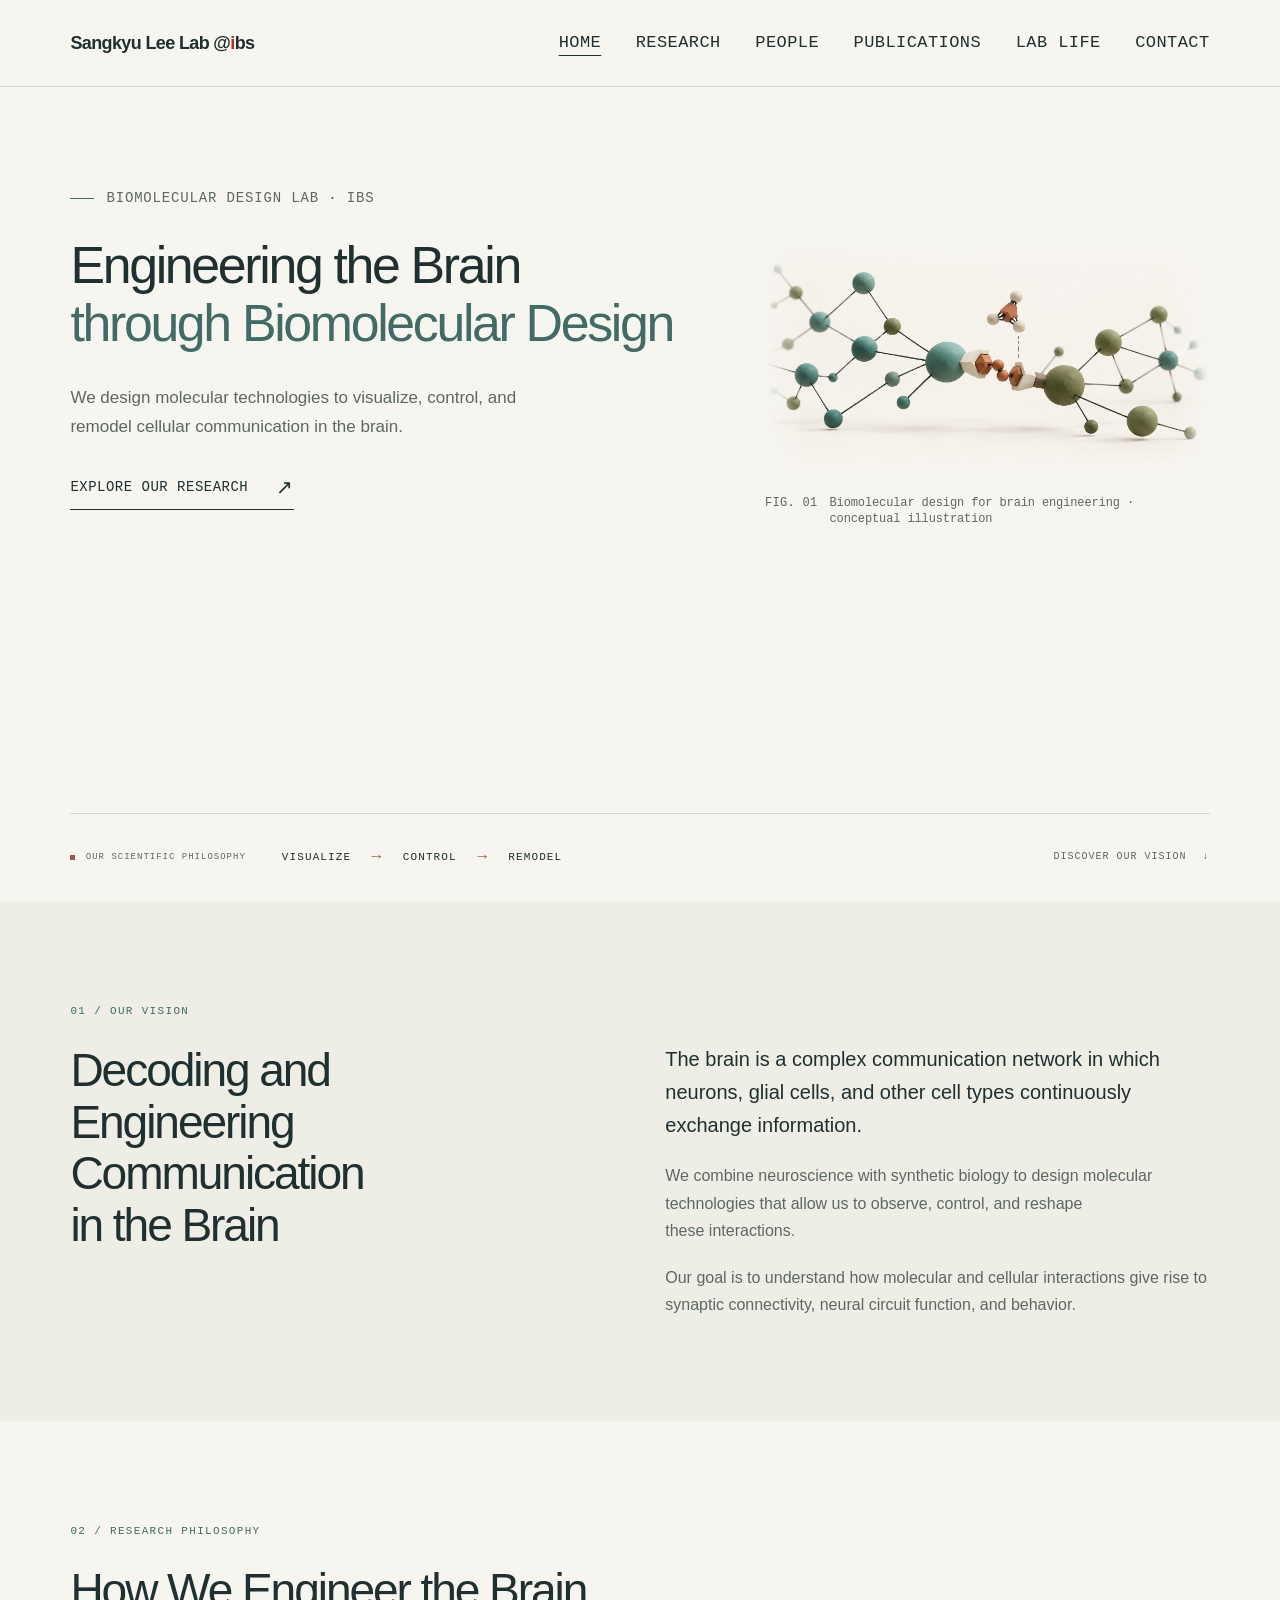
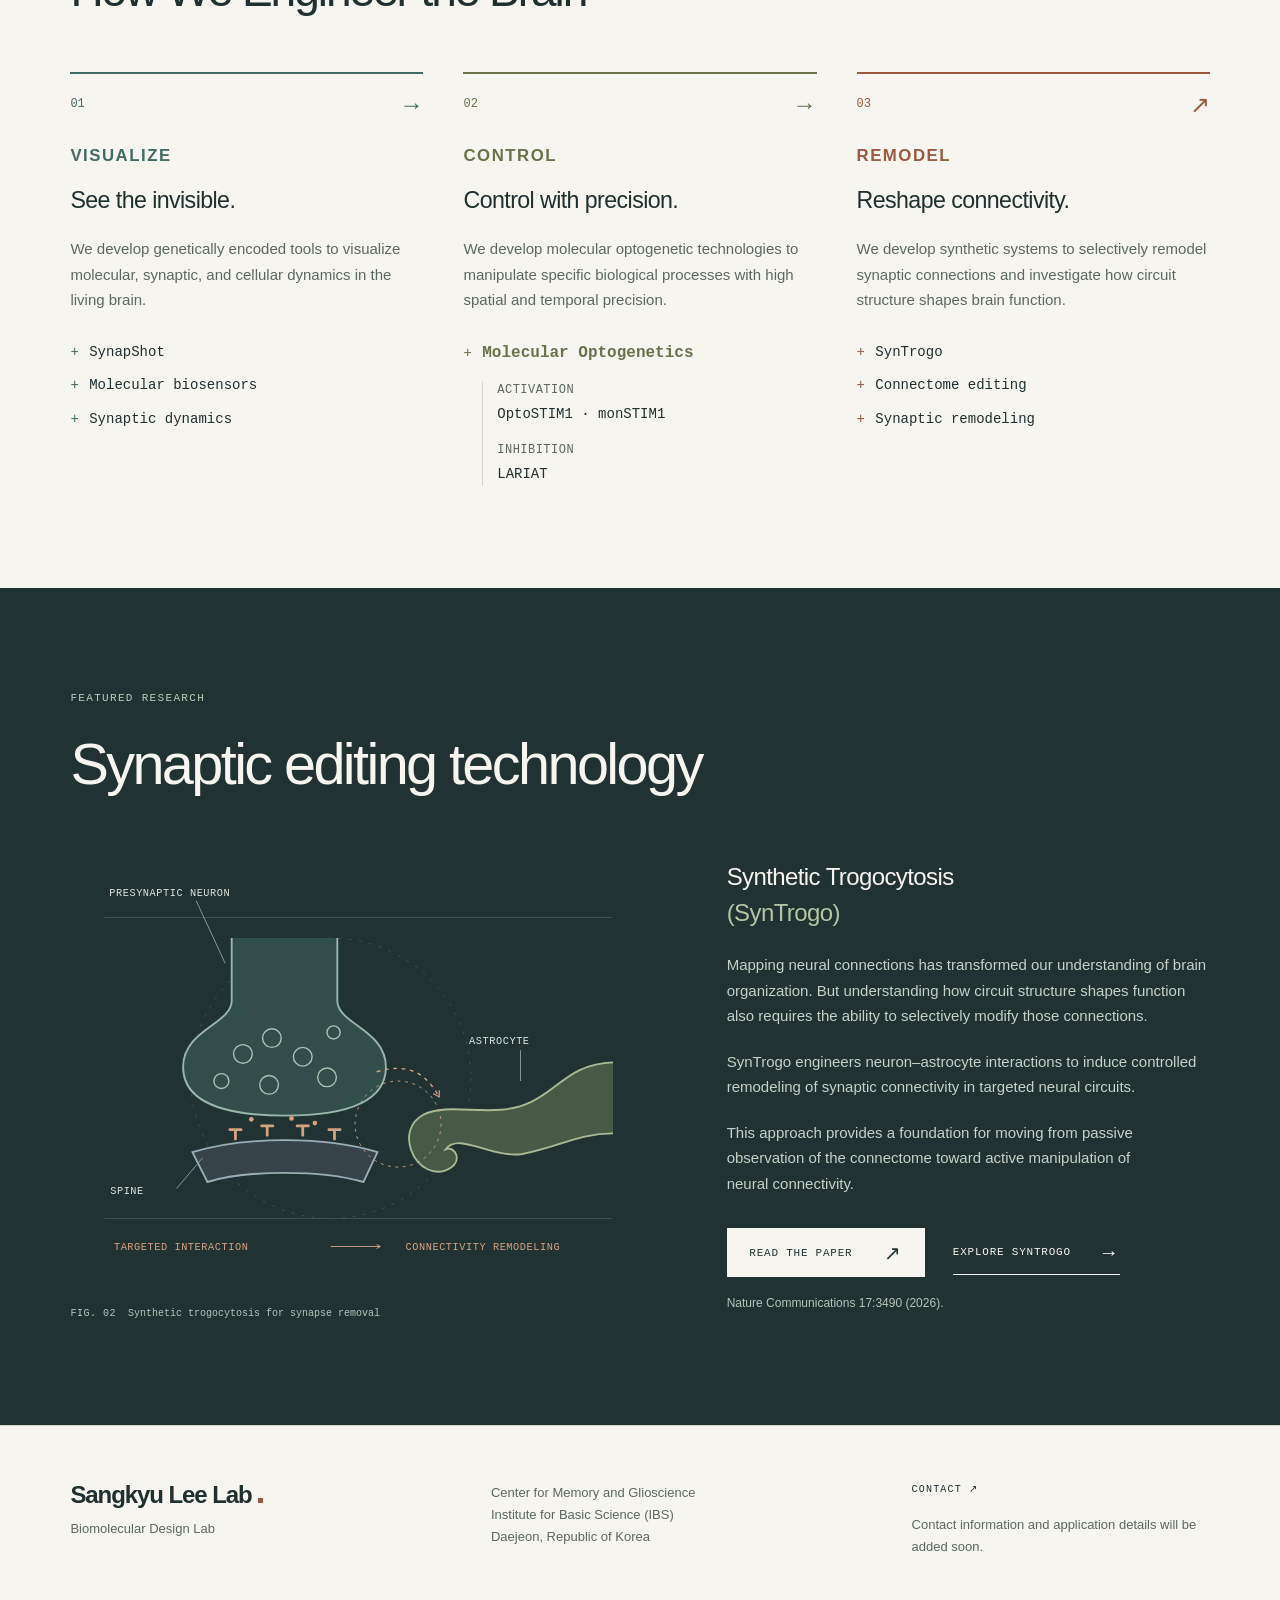
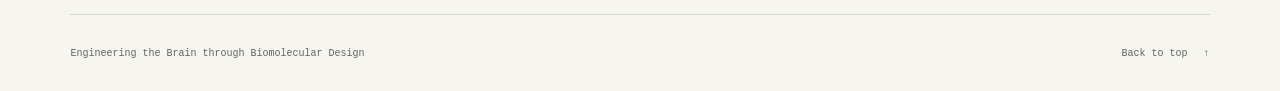
==== commit 4529ef58: "Revise featured synaptic editing labels" ====
--- a/index.html
+++ b/index.html
@@ -96,7 +96,7 @@
 
       <section class="section featured-section" id="featured" aria-labelledby="featured-title">
         <div class="container">
-          <p class="eyebrow section-label">Featured research</p><h2 id="featured-title">From Mapping the<br>Connectome to <span>Editing It</span></h2>
+          <p class="eyebrow section-label">Featured research</p><h2 id="featured-title">Synaptic editing technology</h2>
           <div class="featured-grid">
             <!-- Temporary explanatory schematic, not an experimental figure. -->
             <figure class="synapse-figure">
@@ -113,12 +113,12 @@
                 <path d="M581 224c-44 1-59 29-87 42-40 20-86-1-116 14-15 8-18 24-13 38 7 19 26 29 42 19 13-8 5-24-5-20 14-19 49 10 82 5 38-7 60-22 97-22" fill="#465a45" stroke="#a9ba94" stroke-width="2"/>
                 <path d="M328 234c35-10 53 2 67 27" stroke="#d5a182" stroke-width="1.5" stroke-dasharray="4 5" fill="none" marker-end="url(#schematic-arrow)"/>
                 <circle cx="351" cy="290" r="46" fill="none" stroke="#d5a182" stroke-width="1" stroke-dasharray="3 5"/>
-                <g class="schematic-label" fill="#dde5dd"><text x="42" y="46">PRESYNAPTIC NEURON</text><text x="427" y="204">ASTROCYTE</text><text x="43" y="365">SYNAPSE</text></g>
+                <g class="schematic-label" fill="#dde5dd"><text x="42" y="46">PRESYNAPTIC NEURON</text><text x="427" y="204">ASTROCYTE</text><text x="43" y="365">SPINE</text></g>
                 <g stroke="#8c9e94" fill="none"><path d="M135 51l31 67M482 211v33M114 359l28-33"/></g>
                 <g class="schematic-label" fill="#d5a182"><text x="47" y="425">TARGETED INTERACTION</text><text x="359" y="425">CONNECTIVITY REMODELING</text></g>
                 <path d="M279 421h53" stroke="#d5a182" marker-end="url(#schematic-arrow)"/>
               </svg>
-              <figcaption><span class="figure-index">FIG. 02</span> SynTrogo · conceptual schematic, not to scale</figcaption>
+              <figcaption><span class="figure-index">FIG. 02</span> Synthetic trogocytosis for synapse removal</figcaption>
             </figure>
             <div class="featured-copy prose">
               <h3>Synthetic Trogocytosis <span>(SynTrogo)</span></h3>
